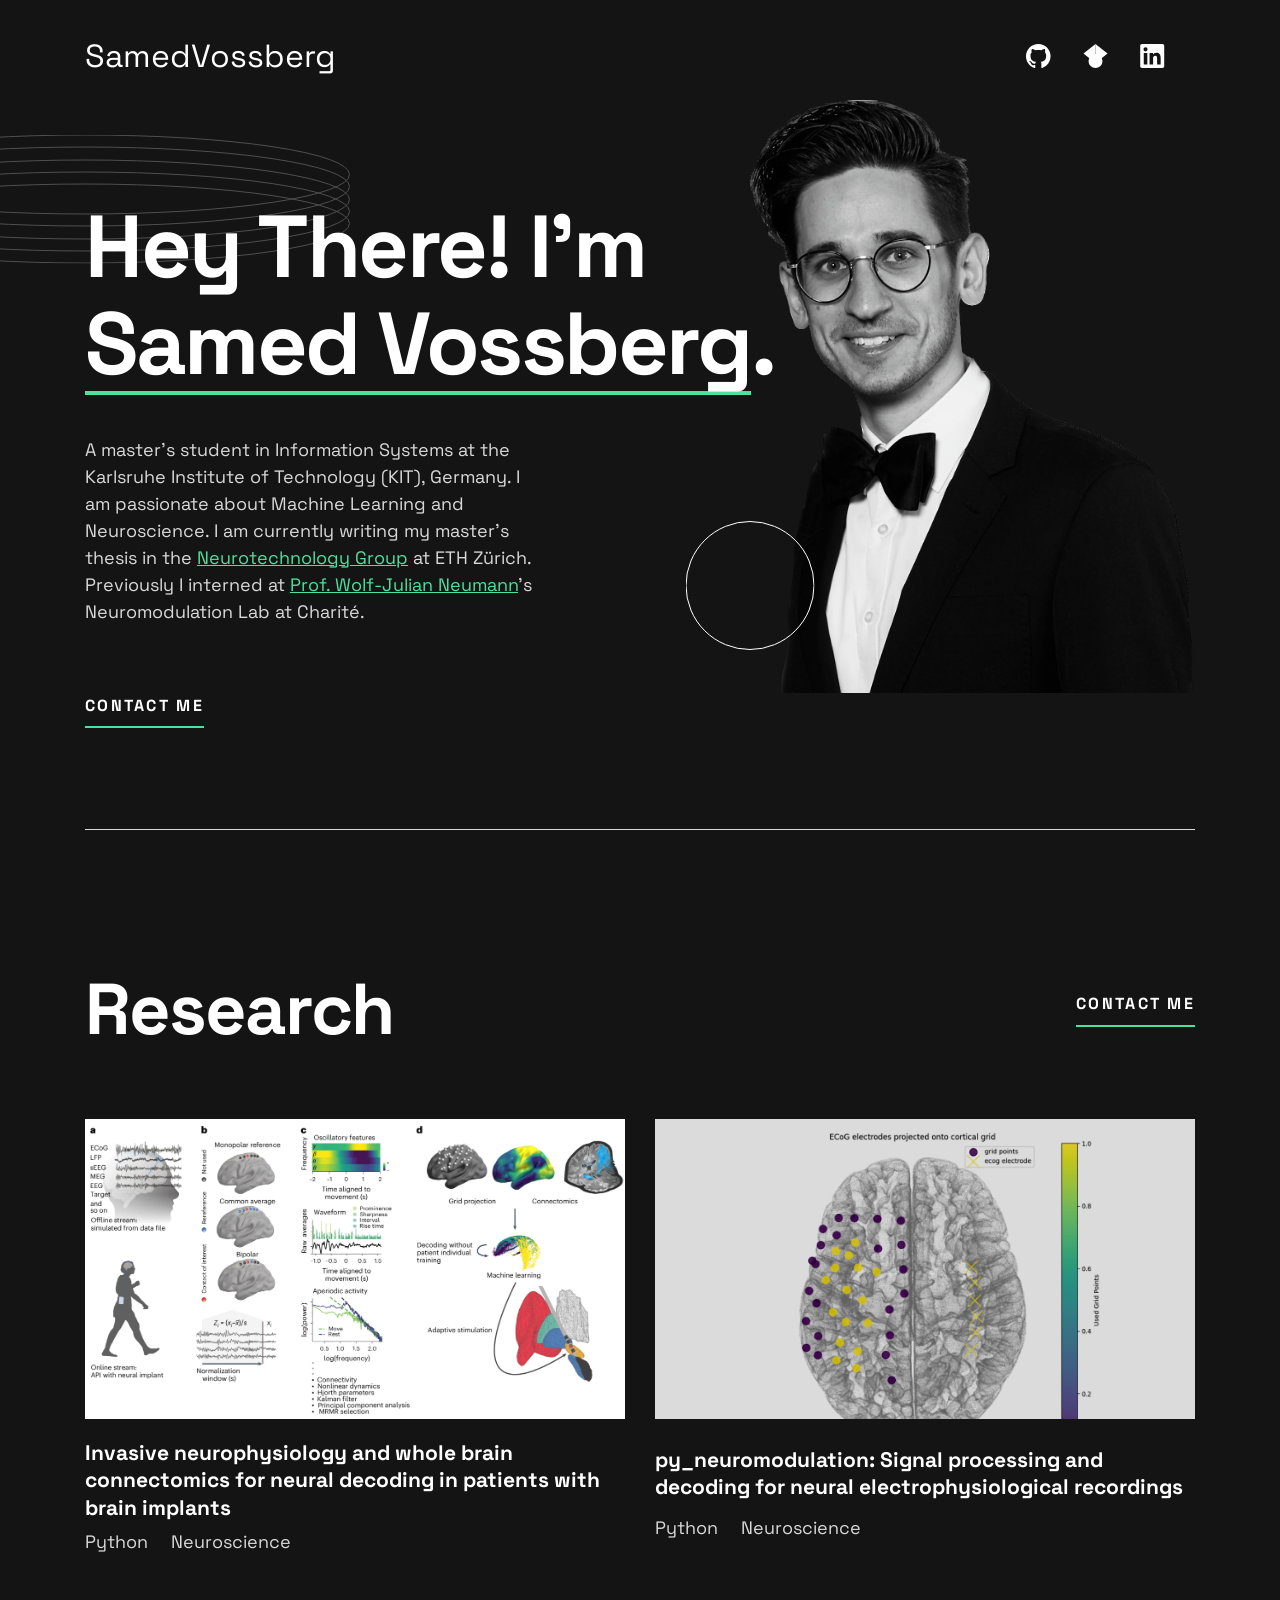
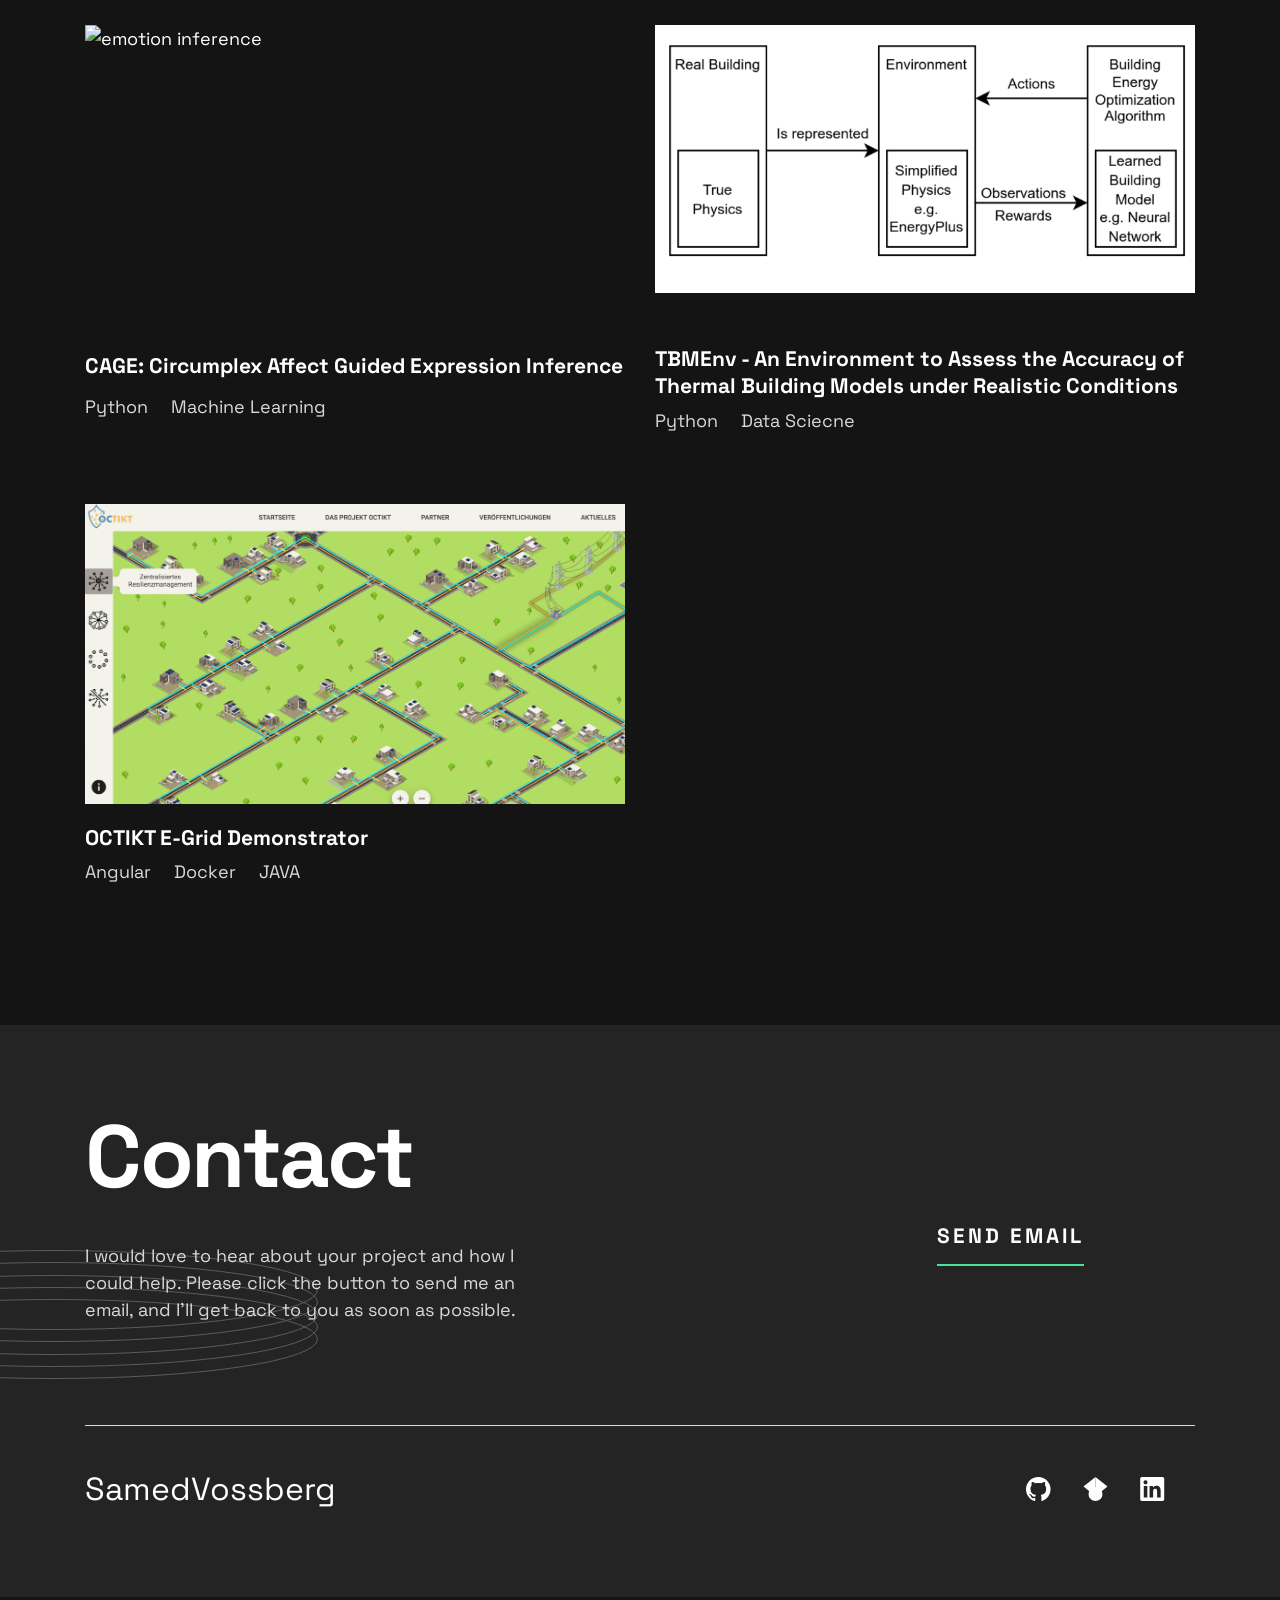
==== index.html @ fa857491 "Merge remote-tracking branch 'refs/remotes/origin/main'" ====
<!DOCTYPE html>
<html lang="en">
  <head>
    <meta charset="UTF-8" />
    <meta name="viewport" content="width=device-width, initial-scale=1.0" />
    <link rel="preconnect" href="https://fonts.googleapis.com" />
    <link rel="preconnect" href="https://fonts.gstatic.com" crossorigin />
    <link
      href="https://fonts.googleapis.com/css2?family=Space+Grotesk:wght@500;700&display=swap"
      rel="stylesheet"
    />
    <link
      rel="icon"
      type="image/png"
      sizes="32x32"
      href="./assets/images/favicon-32x32.png"
    />
    <link rel="stylesheet" href="style.css" />
    <title>Samed Vossberg | Portfolio</title>
  </head>
  <body>
    <header class="header">
      <h2 class="visually-hidden">Header</h2>
      <div class="wrapper">
        <nav class="header__nav">
          <h2 class="visually-hidden">Navigation</h2>
          <a href="/" class="header__home">
            SamedVossberg
            <span class="visually-hidden">(to home page)</span>
          </a>
          <a href="https://github.com/SamedVossberg" class="header__social">
            <svg
              xmlns="http://www.w3.org/2000/svg"
              width="25"
              height="24"
              aria-labelledby="socialGitHub"
              role="img"
            >
              <title id="socialGitHub">GitHub</title>
              <path
                fill="#FFF"
                fill-rule="evenodd"
                d="M12.304 0C5.506 0 0 5.506 0 12.304c0 5.444 3.522 10.042 8.413 11.672.615.108.845-.261.845-.584 0-.292-.015-1.261-.015-2.291-3.091.569-3.891-.754-4.137-1.446-.138-.354-.738-1.446-1.261-1.738-.43-.23-1.046-.8-.016-.815.97-.015 1.661.892 1.892 1.261 1.107 1.86 2.876 1.338 3.584 1.015.107-.8.43-1.338.784-1.646-2.738-.307-5.598-1.368-5.598-6.074 0-1.338.477-2.446 1.26-3.307-.122-.308-.553-1.569.124-3.26 0 0 1.03-.323 3.383 1.26.985-.276 2.03-.415 3.076-.415 1.046 0 2.092.139 3.076.416 2.353-1.6 3.384-1.261 3.384-1.261.676 1.691.246 2.952.123 3.26.784.861 1.26 1.953 1.26 3.307 0 4.721-2.875 5.767-5.613 6.074.446.385.83 1.123.83 2.277 0 1.645-.015 2.968-.015 3.383 0 .323.231.708.846.584a12.324 12.324 0 0 0 8.382-11.672C24.607 5.506 19.101 0 12.304 0Z"
              />
            </svg>
          </a>
          <a href="https://scholar.google.com/citations?user=J4QLXwUAAAAJ&hl=de" class="header__social">
            <svg xmlns="http://www.w3.org/2000/svg" width="25" height="24" aria-labelledby="socialScholar" role="img" viewBox="0 0 512 512"> 
            <title id="socialScholar">Google Scholar</title>
            <path fill="#FFF" fill-rule="evenodd" d="M256 411.12L0 202.667 256 0z"/>
            <path fill="#FFF" fill-rule="evenodd" d="M256 411.12l256-208.453L256 0z"/>
            <circle fill="#FFF" fill-rule="evenodd" cx="256" cy="362.667" r="149.333"/>
            <path  fill="#FFF" fill-rule="evenodd" d="M121.037 298.667c23.968-50.453 75.392-85.334 134.963-85.334s110.995 34.881 134.963 85.334H121.037z"/>
            </svg>
          </a>
          <a href="https://www.linkedin.com/in/samed-rouven-v-a110a116b/" class="header__social">
            <svg
              xmlns="http://www.w3.org/2000/svg"
              width="25"
              height="24"
              aria-labelledby="socialLinkedIn"
              role="img"
            >
              <title id="socialLinkedIn">LinkedIn</title>
              <path
                fill="#FFF"
                fill-rule="evenodd"
                d="M5.551 3.304c-1.14 0-2.067.926-2.067 2.064 0 1.14.928 2.066 2.067 2.066a2.066 2.066 0 0 0 0-4.13ZM3.767 8.998v11.453h3.562L7.33 8.998H3.767Zm5.798 0V20.45l3.554.002.002-5.668c0-1.454.253-2.941 2.132-2.941 1.851 0 1.851 1.755 1.851 3.036v5.571l3.559-.001v-6.28c0-2.834-.517-5.457-4.27-5.457-1.763 0-2.916.997-3.368 1.85h-.05V8.997h-3.41ZM22.435 24H1.982c-.976 0-1.77-.777-1.77-1.732V1.731C.212.776 1.006 0 1.982 0h20.453c.98 0 1.777.776 1.777 1.73v20.538c0 .955-.797 1.732-1.777 1.732Z"
              />
            </svg>
          </a>
        </nav>
      </div>
    </header>

    <main id="main">
      <section class="hero">
        <div class="wrapper hero__wrapper bottom-border">
          <div class="hero__content">
            <picture>
              <source
                media="(min-width: 62.5em)"
                srcset="./assets/images/image-profile-desk.png"
              />
              <source
                media="(min-width: 37.5em)" 
                srcset="./assets/images/image-profile-desk.png"
              />
              <img
                class="hero__image"
                src="./assets/images/image-profile-desk.png"
                alt="picture of Samed Vossberg"
                width-="174"
                height="383"
              />
            </picture>
            <img
              class="hero__rings"
              src="./assets/images/pattern-rings.svg"
              alt=""
              width="530"
              height="129"
            />
            <img
              class="hero__circle"
              src="./assets/images/pattern-circle.svg"
              alt=""
              width="129"
              height="129"
            />
            <div class="hero__text">
              <h1 class="hero__headline header-xl">
                Hey There!<br />
                I'm <span>Samed Vossberg</span>.
              </h1>
              <p class="hero__description">
                A master's student in Information Systems at the Karlsruhe Institute of Technology (KIT), Germany. I am passionate about Machine Learning and Neuroscience. 
                I am currently writing my master's thesis in the <a href="https://neurotechnology.ethz.ch/">Neurotechnology Group</a> at ETH Zürich. 
                Previously I interned at <a href="https://neurologie.charite.de/metas/person/person/address_detail/juniorprof_dr_med_wolf_julian_neumann"> Prof. Wolf-Julian Neumann</a>'s Neuromodulation Lab at Charité.
              </p>
              <a href="#contact" class="hero__contact underline">Contact me</a>
            </div>
          </div>
        </div>
      </section>

      <!-- <section class="skills">
        <div class="wrapper skills__wrapper bottom-border">
          <h2 class="visually-hidden">Skills</h2>
          <div class="skills__item">
            <h3 class="skills__title">Python</h3>
            <p class="skills__description">3 Years Experience</p>
          </div>
          <div class="skills__item">
            <h3 class="skills__title">Java</h3>
            <p class="skills__description">3 Years Experience</p>
          </div>
          <div class="skills__item">
            <h3 class="skills__title">JavaScript</h3>
            <p class="skills__description">3 Years Experience</p>
          </div>
          <div class="skills__item">
            <h3 class="skills__title">HTML & CSS</h3>
            <p class="skills__description">3 Years Experience</p>
          </div>
          <div class="skills__item">
            <h3 class="skills__title">PHP</h3>
            <p class="skills__description">1 Year Experience</p>
          </div>
          <div class="skills__item">
            <h3 class="skills__title">SQL</h3>
            <p class="skills__description">1 Year Experience</p>
          </div>
        </div>
        <img
          class="skills__rings"
          src="./assets/images/pattern-rings.svg"
          alt=""
          width="530"
          height="129"
        />
      </section> -->

      <section class="projects">
        <div class="wrapper projects__wrapper">
          <div class="projects__grid">
            <h2 class="projects__headline header-xl">Research</h2>
            <a href="#contact" class="projects__contact underline"
              >Contact me</a
            >
            <!-- nature bme paper -->
            <div class="projects__item">
              <picture class="projects__picture">
                <source
                  media="(min-width: 62.5em)"
                  srcset="./assets/images/nature_bme.png"
                />
                <img
                  class="projects__image"
                  src="./assets/images/nature_bme.png"
                  alt="nature bme figure"
                  width-="343"
                  height="253"
                />
              </picture>
              <h3 class="projects__name">Invasive neurophysiology and whole brain connectomics for neural decoding in patients with brain implants</h3>
              <p class="projects__tags">
                <span>Python</span>
                <span>Neuroscience</span>
              </p>
              <div class="projects__links">
                <a href="https://www.nature.com/articles/s41551-025-01467-9?error=cookies_not_supported&code=69e460bc-6387-41f2-b612-7accd7b55129" class="underline">View Paper</a>
                <!-- <a href="https://github.com/neuromodulation/py_neuromodulation" class="underline">View Code</a> -->
                <!-- <a href="" class="underline">View Paper</a> -->
              </div>
            </div>

            <!-- py_neuromodulation -->
            <div class="projects__item">
              <picture class="projects__picture">
                <source
                  media="(min-width: 62.5em)"
                  srcset="./assets/images/brain_py_neuromodulation.png"
                />
                <img
                  class="projects__image"
                  src="./assets/images/brain_py_neuromodulation.png"
                  alt="py_nm plot"
                  width-="343"
                  height="253"
                />
              </picture>
              <h3 class="projects__name">py_neuromodulation: Signal processing and decoding for neural electrophysiological recordings</h3>
              <p class="projects__tags">
                <span>Python</span>
                <span>Neuroscience</span>
              </p>
              <div class="projects__links">
                <a href="https://joss.theoj.org/papers/10.21105/joss.08258" class="underline">View Paper</a>
                <a href="https://github.com/neuromodulation/py_neuromodulation" class="underline">View Code</a>
                <!-- <a href="" class="underline">View Paper</a> -->
              </div>
            </div>


            <!-- CAGE Emotion Inference  -->
            <div class="projects__item">
              <picture class="projects__picture">
                <source
                  media="(min-width: 62.5em)"
                  srcset="./assets/images/emotion-inference.gif"
                />
                <img
                  class="projects__image"
                  src="./assets/images/emotion-inference.gif"
                  alt="emotion inference"
                  width-="343"
                  height="253"
                />
              </picture>
              <h3 class="projects__name">CAGE: Circumplex Affect Guided Expression Inference</h3>
              <p class="projects__tags">
                <span>Python</span>
                <span>Machine Learning</span>
              </p>
              <div class="projects__links">
                <a href="https://openaccess.thecvf.com/content/CVPR2024W/ABAW/html/Wagner_CAGE_Circumplex_Affect_Guided_Expression_Inference_CVPRW_2024_paper.html" class="underline">View Paper</a>
                <a href="https://github.com/wagner-niklas/CAGE_expression_inference" class="underline">View Code</a>
              </div>
            </div>


            <!-- TBMEnv -->
            <div class="projects__item">
              <picture class="projects__picture">
                <source
                  media="(min-width: 62.5em)"
                  srcset="./assets/images/TBMEnv.png"
                />
                <img
                  class="projects__image"
                  src="./assets/images/TBMEnv.png"
                  alt="TBMEnv"
                  width-="343"
                  height="253"
                />
              </picture>
              <h3 class="projects__name">TBMEnv - An Environment to Assess the Accuracy of Thermal Building Models under Realistic Conditions</h3>
              <p class="projects__tags">
                <span>Python</span>
                <span>Data Sciecne</span>
              </p>
              <div class="projects__links">
                <a href="https://dl.acm.org/doi/abs/10.1145/3600100.3625683" class="underline">View Paper</a>
                <a href="https://github.com/fzi-forschungszentrum-informatik/TBMEnv?tab=readme-ov-file" class="underline">View Code</a>
              </div>
            </div>



            <!-- OCTIKT -->
            <div class="projects__item">
              <picture class="projects__picture">
                <source
                  media="(min-width: 62.5em)"
                  srcset="./assets/images/OCTIKT.png"
                />
                <img
                  class="projects__image"
                  src="./assets/images/OCTIKT.png"
                  alt="OCTIKT Demonstrator"
                  width-="343"
                  height="253"
                />
              </picture>
              <h3 class="projects__name">OCTIKT E-Grid Demonstrator</h3>
              <p class="projects__tags">
                <span>Angular</span>
                <span>Docker</span>
                <span>JAVA</span>
              </p>
              <div class="projects__links">
                <a href="https://projekt-octikt.fzi.de/" class="underline">View Project</a>
                <!-- <a href="" class="underline">View Code</a> -->
              </div>
            </div>

            </div>
          </div>
        </div>
      </section>

      <section id="contact" class="contact bg-less-dark">
        <div class="wrapper contact__wrapper bottom-border">
            <div class="contact__text">
                <h2 class="contact__headline header-xl">Contact</h2>
                <p class="contact__description">
                    I would love to hear about your project and how I could help.
                    Please click the button to send me an email, and I'll get back to you as soon as possible.
                </p>
            </div>
            <div class="contact__control align-right">
                <a href="mailto:samedvossberg@gmail.com?subject=Project%20Inquiry&body=Hi%20Sam," class="contact__button">Send Email</a>
            </div>
        </div>
        <img
            class="contact__rings"
            src="./assets/images/pattern-rings.svg"
            alt=""
            width="530"
            height="129"
        />
    </section>

    </main>

    <footer class="footer bg-less-dark">
      <h2 class="visually-hidden">Footer</h2>
      <div class="wrapper">
        <nav class="header__nav">
          <h2 class="visually-hidden">Navigation</h2>
          <a href="/" class="header__home">
            SamedVossberg
            <span class="visually-hidden">(to home page)</span>
          </a>
          <a href="https://github.com/SamedVossberg" class="header__social">
            <svg
              xmlns="http://www.w3.org/2000/svg"
              width="25"
              height="24"
              aria-labelledby="socialGitHub"
              role="img"
            >
              <title id="socialGitHub">GitHub</title>
              <path
                fill="#FFF"
                fill-rule="evenodd"
                d="M12.304 0C5.506 0 0 5.506 0 12.304c0 5.444 3.522 10.042 8.413 11.672.615.108.845-.261.845-.584 0-.292-.015-1.261-.015-2.291-3.091.569-3.891-.754-4.137-1.446-.138-.354-.738-1.446-1.261-1.738-.43-.23-1.046-.8-.016-.815.97-.015 1.661.892 1.892 1.261 1.107 1.86 2.876 1.338 3.584 1.015.107-.8.43-1.338.784-1.646-2.738-.307-5.598-1.368-5.598-6.074 0-1.338.477-2.446 1.26-3.307-.122-.308-.553-1.569.124-3.26 0 0 1.03-.323 3.383 1.26.985-.276 2.03-.415 3.076-.415 1.046 0 2.092.139 3.076.416 2.353-1.6 3.384-1.261 3.384-1.261.676 1.691.246 2.952.123 3.26.784.861 1.26 1.953 1.26 3.307 0 4.721-2.875 5.767-5.613 6.074.446.385.83 1.123.83 2.277 0 1.645-.015 2.968-.015 3.383 0 .323.231.708.846.584a12.324 12.324 0 0 0 8.382-11.672C24.607 5.506 19.101 0 12.304 0Z"
              />
            </svg>
          </a>
          <a href="https://scholar.google.com/citations?user=J4QLXwUAAAAJ&hl=de" class="header__social">
            <svg xmlns="http://www.w3.org/2000/svg" width="25" height="24" aria-labelledby="socialScholar" role="img" viewBox="0 0 512 512"> 
            <title id="socialScholar">Google Scholar</title>
            <path fill="#FFF" fill-rule="evenodd" d="M256 411.12L0 202.667 256 0z"/>
            <path fill="#FFF" fill-rule="evenodd" d="M256 411.12l256-208.453L256 0z"/>
            <circle fill="#FFF" fill-rule="evenodd" cx="256" cy="362.667" r="149.333"/>
            <path  fill="#FFF" fill-rule="evenodd" d="M121.037 298.667c23.968-50.453 75.392-85.334 134.963-85.334s110.995 34.881 134.963 85.334H121.037z"/>
            </svg>
          </a>
          <a href="https://www.linkedin.com/in/samed-rouven-v-a110a116b/" class="header__social">
            <svg
              xmlns="http://www.w3.org/2000/svg"
              width="25"
              height="24"
              aria-labelledby="socialLinkedIn"
              role="img"
            >
              <title id="socialLinkedIn">LinkedIn</title>
              <path
                fill="#FFF"
                fill-rule="evenodd"
                d="M5.551 3.304c-1.14 0-2.067.926-2.067 2.064 0 1.14.928 2.066 2.067 2.066a2.066 2.066 0 0 0 0-4.13ZM3.767 8.998v11.453h3.562L7.33 8.998H3.767Zm5.798 0V20.45l3.554.002.002-5.668c0-1.454.253-2.941 2.132-2.941 1.851 0 1.851 1.755 1.851 3.036v5.571l3.559-.001v-6.28c0-2.834-.517-5.457-4.27-5.457-1.763 0-2.916.997-3.368 1.85h-.05V8.997h-3.41ZM22.435 24H1.982c-.976 0-1.77-.777-1.77-1.732V1.731C.212.776 1.006 0 1.982 0h20.453c.98 0 1.777.776 1.777 1.73v20.538c0 .955-.797 1.732-1.777 1.732Z"
              />
            </svg>
          </a>
        </nav>
      </div>
    </footer>
  </body>
</html>
---- style.css ----
/* GLOBAL */

:root {
  --bg-body: hsl(0, 0%, 8%);
  --bg-body2: hsl(0, 0%, 14%);
  --accent: hsl(153, 71%, 59%);
  --text1: hsl(0, 0%, 100%);
  --text2: hsl(0, 0%, 85%);
  --invalid: hsl(7, 100%, 68%);
  --fs-18: 1.125rem;
  --fs-88: 5.5rem;
  --fs-72: 4.5rem;
  --fs-40: 2.5rem;
  --fs-48: 3rem;
  --fs-36: 2.25rem;
  --fs-32: 2rem;
  --fs-24: 1.5rem;
  --fs-20: 1.25rem;
  --container: 69.375rem;
  --transition: 250ms ease-in-out;
}

html,
body {
  overflow-x: hidden;
}

html {
  box-sizing: border-box;
  font-size: 100%;
}

a {
  color: var(--accent)
}

*,
*::before,
*::after {
  box-sizing: inherit;
}

body,
input,
textarea,
button {
  font-family: 'Space Grotesk', sans-serif;
}

body {
  margin: 0;
  background-color: var(--bg-body);
  color: var(--text1);
  font-size: var(--fs-18);
  line-height: 1.56;
  padding-bottom: 25rem;
}

.bg-less-dark {
  background-color: var(--bg-body2);
}

h1,
h2,
h3,
p {
  margin-block-start: 0;
}

h1,
h2,
h3 {
  line-height: 1;
}

.header-xl {
  font-size: 2.5rem;
  font-size: clamp(2.5rem, 0.7rem + 7.68vw, 5.5rem);
  letter-spacing: -0.028em;
  line-height: 1.1;
}

p {
  font-size: 1rem;
  font-size: clamp(1rem, 0.79rem + 0.89vw, 1.125rem);
  line-height: 1.5;
  color: var(--text2);
}

a {
  transition: color var(--transition);
}

a:focus-visible,
input:focus-visible,
textarea:focus-visible {
  outline: 2px dashed var(--accent);
  outline-offset: 2px;
}

input:invalid,
textarea:invalid {
  outline-color: var(--invalid);
}

a.underline,
button {
  display: inline-block;
  padding-bottom: 0.625rem;
  font-size: 1rem;
  line-height: 1.625;
  letter-spacing: 0.143em;
  font-weight: 700;
  text-transform: uppercase;
  color: var(--text1);
  text-decoration: none;
  background-image: linear-gradient(
    to right,
    var(--accent) 75%,
    var(--accent) 75%
  );
  background-position: 0 2.1em;
  background-repeat: repeat-x;
  background-size: 8px 2px;
}

a:hover {
  color: var(--accent);
}

img,
svg {
  display: block;
}

.visually-hidden {
  position: absolute;
  left: -10000px;
  top: auto;
  width: 1px;
  height: 1px;
  overflow: hidden;
}

.wrapper {
  width: calc(100% - 2rem);
  max-width: var(--container);
  margin-inline: auto;
}

/* 600px */
@media (min-width: 37.5em) {
  .wrapper {
    width: calc(100% - 3.75rem);
  }
}

/* UTILITY */

.bottom-border {
  border-bottom: 1px solid var(--text2);
}

/* HEADER */

.header {
  position: relative;
  z-index: 1;
  margin-block-start: 20px;
}

.header__nav {
  display: flex;
  flex-wrap: wrap;
  justify-content: center;
  text-align: center;
  gap: 20px 25px;
}

.header__home {
  font-size: 1.5rem;
  font-size: clamp(1.5rem, 1.02rem + 2.04vw, 2rem);
  line-height: 1;
  color: var(--text1);
  text-decoration: none;
  flex: 1 0 100%;
}

.header__social > svg > path {
  transition: fill var(--transition);
}

.header__social:hover > svg > path {
  fill: var(--accent);
}

@media (min-width: 37.5em) {
  .header {
    margin-block-start: 30px;
    /* margin-block-end: 90px; */
  }

  .header__nav {
    justify-content: flex-start;
    align-items: center;
    text-align: left;
    gap: 32px;
  }

  .header__home {
    flex: 0 1 auto;
    margin-inline-end: auto;
  }
}

@media (min-width: 62.5em) {
  .header {
    margin-block-start: 40px;
    margin-block-end: 127px;
  }

  .header__nav {
    padding-right: 30px;
  }
}

/*  HERO */

.hero__wrapper {
  padding-bottom: 80px;
}

.hero__image {
  position: absolute;
  top: 0;
  left: 55%;
  margin-top: 140px;
  translate: -50%;
  width: 200px;
  height: auto;
}

.hero__rings {
  position: absolute;
  right: 50%;
  top: 130px;
  /* 8.125rem; */
  z-index: -1;
  /* width: 33.125rem; */
  height: auto;
}

.hero__circle {
  position: relative;
  top: 171px;
  margin-bottom: -129px;
  translate: calc(100vw - 64px - 16px);
}

.hero__text {
  position: relative;
  text-align: center;
  margin-block-start: 335px;
}

.hero__headline {
  margin-block-end: 24px;
}

.hero__headline > br {
  display: none;
}

h1 > span {
  background-image: linear-gradient(
    to right,
    var(--accent) 75%,
    var(--accent) 75%
  );
  background-position: 0 1.18em;
  background-repeat: repeat-x;
  background-size: 8px 4px;
}

.hero__description {
  margin-block-end: 24px;
}

@media (min-width: 37.5em) {
  .hero {
    position: relative;
    margin-block-start: -62px;
  }

  .hero__wrapper {
    padding-bottom: 60px;
  }

  .hero__content {
    display: flex;
    align-items: center;
  }

  .hero__content picture {
    order: 2;
    margin-top: 100px;
  }

  .hero__image {
    position: relative;
    width: 42vw;
    max-width: 445px;
    /* width: 322px; */
    height: auto;
    left: auto;
    right: 0;
    translate: 0;
  }

  .hero__rings {
    top: 90px;
    right: auto;
    left: 0;
    translate: -50%;
  }

  .hero__circle {
    position: absolute;
    top: auto;
    right: 0;
    bottom: 190px;
    translate: 50%;
    z-index: 1;
  }

  .hero__text {
    /* width: 62vw; */
    margin-block-start: 90px;
    margin-right: -30px;
    flex: 1 0 58vw;
    text-align: left;
    z-index: 1;
  }

  .hero__headline {
    margin-block-end: 60px;
  }

  .hero__headline > br {
    display: inline-block;
  }

  .hero__description {
    /* width: 70%; */
    margin-block-end: 34px;
  }
}

@media (min-width: 62.5em) {
  .hero {
    margin-block-start: 0px;
  }

  .hero__wrapper {
    position: relative;
    padding-bottom: 100px;
  }

  .hero__content {
    align-items: flex-start;
  }

  .hero__content picture {
    margin-left: -80px;
  }

  .hero__image {
    margin-block-start: -199px;
  }

  .hero__rings {
    top: 0px;
    translate: -50% -50%;
  }

  .hero__circle {
    top: 322px;
    right: 445px;
  }

  .hero__text {
    margin-block-start: 0;
    margin-right: 0;
    flex: 1;
  }

  .hero__headline {
    margin-block-end: 43px;
  }

  .hero__headline > br {
    display: none;
  }

  .hero__description {
    width: 38ch;
    margin-block-end: 66px;
  }
}

/* SKILLS */

.skills {
  position: relative;
}

.skills__wrapper {
  display: grid;
  grid-template-columns: 1fr;
  gap: 24px;
  padding-block: 40px;
}

.skills__item {
  text-align: center;
}

.skills__title {
  font-size: 2rem;
  font-size: clamp(2rem, 0.33rem + 7.11vw, 3rem);
  line-height: 1.17;
  margin-block-end: 2px;
}

.skills__description {
  margin-block-end: 0;
}

.skills__rings {
  position: absolute;
  bottom: 0;
  left: 50%;
  translate: 0 50%;
}

@media (min-width: 37.5em) {
  .skills__wrapper {
    grid-template-columns: repeat(2, 1fr);
    gap: 52px 24px;
    border: none;
    padding-block: 52px 0;
  }

  .skills__item {
    text-align: left;
  }

  .skills__rings {
    translate: 40% 50%;
  }
}

@media (min-width: 62.5em) {
  .skills__wrapper {
    grid-template-columns: repeat(3, 1fr);
    gap: 58px 30px;
    padding-block-start: 72px;
  }

  .skills__rings {
    translate: -40% 50%;
    left: 100%;
  }
}

/* PROJECTS */

.projects__wrapper {
  padding-block: 140px;
}

.projects__grid {
  display: grid;
  grid-template-columns: repeat(2, 1fr);
  gap: 50px;
  justify-items: center;
  text-align: center;
}

.projects__headline {
  grid-column: 1 / span 2;
  margin-block-end: 0;
  width: 200%;
  font-size: 4.5rem;
}

.projects__contact {
  grid-column: 1 / span 2;
}

.projects__item {
  grid-column: 1 / span 2;
}

.projects__picture {
  display: block;
  margin-block-end: 20px;
}

.projects__image {
  width: 100%;
  height: auto;
}

.projects__name {
  font-size: 1.3 rem;
  line-height: 1.3;
  font-weight: 700;
  /* text-transform: uppercase; */
  margin-block-end: 7px;
}

.projects__tags {
  display: flex;
  font-size: 1 rem;
  justify-content: center;
  gap: 12px;
  margin-block-end: 20px;
  /* text-transform: uppercase; */
}

.projects__links {
  display: flex;
  flex-direction: column;
  align-items: center;
  gap: 20px;
}

@media (min-width: 37.5em) {
  .projects__grid {
    gap: 60px 24px;
    justify-items: start;
    text-align: left;
  }

  .projects__contact {
    justify-self: end;
  }

  .projects__item {
    grid-column: span 1;
  }

  .projects__headline,
  .projects__contact {
    grid-column: span 1;
  }

  .projects__contact {
    align-self: center;
  }

  .projects__tags,
  .projects__links {
    display: block;
  }

  .projects__tags span {
    margin-inline-end: 18px;
  }

  .projects__links a {
    margin-inline-end: 30px;
  }

  .project__links {
    display: block;
  }
}

@media (min-width: 62.5em) {
  .projects__grid {
    gap: 70px 30px;
  }

  .projects__item {
    display: grid;
    grid-template-columns: 1fr;
    grid-template-rows: repeat(4, auto);
  }

  .projects__picture {
    position: relative;
    grid-column: 1 / 2;
    grid-row: 1 / 2;
    overflow: hidden;
    height: 300px; /* Set desired height */
  }

  .projects__picture::after {
    content: '';
    position: absolute;
    width: 100%;
    height: 100%;
    top: 0;
    background-color: hsl(0, 0%, 0%);
    opacity: 0;
    transition: opacity 150ms ease-in-out;
  }

  .projects__item:hover .projects__picture::after {
    opacity: 0.5;
  }

  .projects__item:hover .projects__links {
    opacity: 1;
  }
  .projects__item:focus-within .projects__links {
    opacity: 1;
  }

  .projects__item:focus-within .projects__picture::after {
    opacity: 0.5;
  }

  .projects__image {
    width: 100%;
    height: auto;
  }

  .projects__links {
    grid-column: 1 / 2;
    grid-row: 1 / 2;
    justify-self: center;
    align-self: center;
    z-index: 1;
    opacity: 0;
    transition: opacity 400ms ease-in-out;
  }

  .projects__links:hover ~ .projects__picture::after {
    opacity: 0.5;
  }

  .projects__tags {
    margin-block-end: 0;
  }
}

/* CONTACT */

.contact {
  position: relative;
}

.contact__wrapper {
  padding-block: 84px;
}

.contact__button {
  display: inline-block;
  padding-bottom: 0.625rem;
  font-size: 1.3rem;
  line-height: 1.625;
  letter-spacing: 0.143em;
  font-weight: 700;
  margin-top: 25%;
  margin-right: 25%;
  text-transform: uppercase;
  color: var(--text1);
  text-decoration: none;
  background-image: linear-gradient(
    to right,
    var(--accent) 75%,
    var(--accent) 75%
  );
  background-position: 0 2.1em;
  background-repeat: repeat-x;
  background-size: 8px 2px;
}

.contact__button:hover {
  background-color: transparent;
}

.contact__button:focus-visible {
  outline: 2px dashed var(--accent);
  outline-offset: 2px;
}


.contact__headline {
  margin-block-end: var(--fs-20);
}

.contact__control {
  position: relative;
  margin-block-end: 16px;
}

.contact__control input,
.contact__control textarea {
  width: 100%;
  padding-block: 16px;
  padding-inline: 24px;
  border: none;
  border-bottom: 1px solid var(--text1);
  background: transparent;
  font-size: 1rem;
  line-height: 1.625;
  color: var(--text1);
}

.contact__control > *::placeholder {
  color: var(--text1);
  opacity: 0.5;
  text-transform: uppercase;
}

.contact__control textarea {
  margin-block-end: 32px;
}

.contact__control.align-right {
  display: flex;
  justify-content: flex-end;
}

.contact__control button {
  background-color: transparent;
  border: none;
}

.contact__invalid-icon {
  display: none;
  width: var(--fs-24);
  height: var(--fs-24);
  position: absolute;
  top: 50%;
  right: 0;
  translate: -50% -50%;
}

.contact input:focus-visible:invalid ~ .contact__invalid-icon,
.contact textarea:focus-visible:invalid ~ .contact__invalid-icon {
  display: inline-block;
}

.contact textarea:focus-visible:invalid ~ .contact__invalid-icon {
  top: 1.2rem;
  right: 1.5rem;
  translate: none;
}

.contact__rings {
  position: absolute;
  left: 0;
  bottom: 97px;
  translate: -75%;
}

@media (min-width: 37.5em) {
  .contact__rings {
    bottom: 47px;
    translate: -75%;
  }
}

@media (min-width: 62.5em) {
  .contact__wrapper {
    display: grid;
    grid-template-columns: repeat(2, 27.8rem);
    justify-content: space-between;
  }

  .contact__headline {
    margin-block-end: var(--fs-36);
  }

  .contact__rings {
    translate: -40%;
  }
}

/* 999.98px */
@media (max-width: 62.49875em) {
  .contact__wrapper {
    max-width: 27.8rem;
  }

  .contact__text {
    text-align: center;
  }
}

footer {
  padding-block: 40px 60px;
}

@media (min-width: 37.5em) {
  footer {
    padding-block: 30px 40px;
  }
}

@media (min-width: 62.5em) {
  footer {
    padding-block: 47px 92px;
  }
}
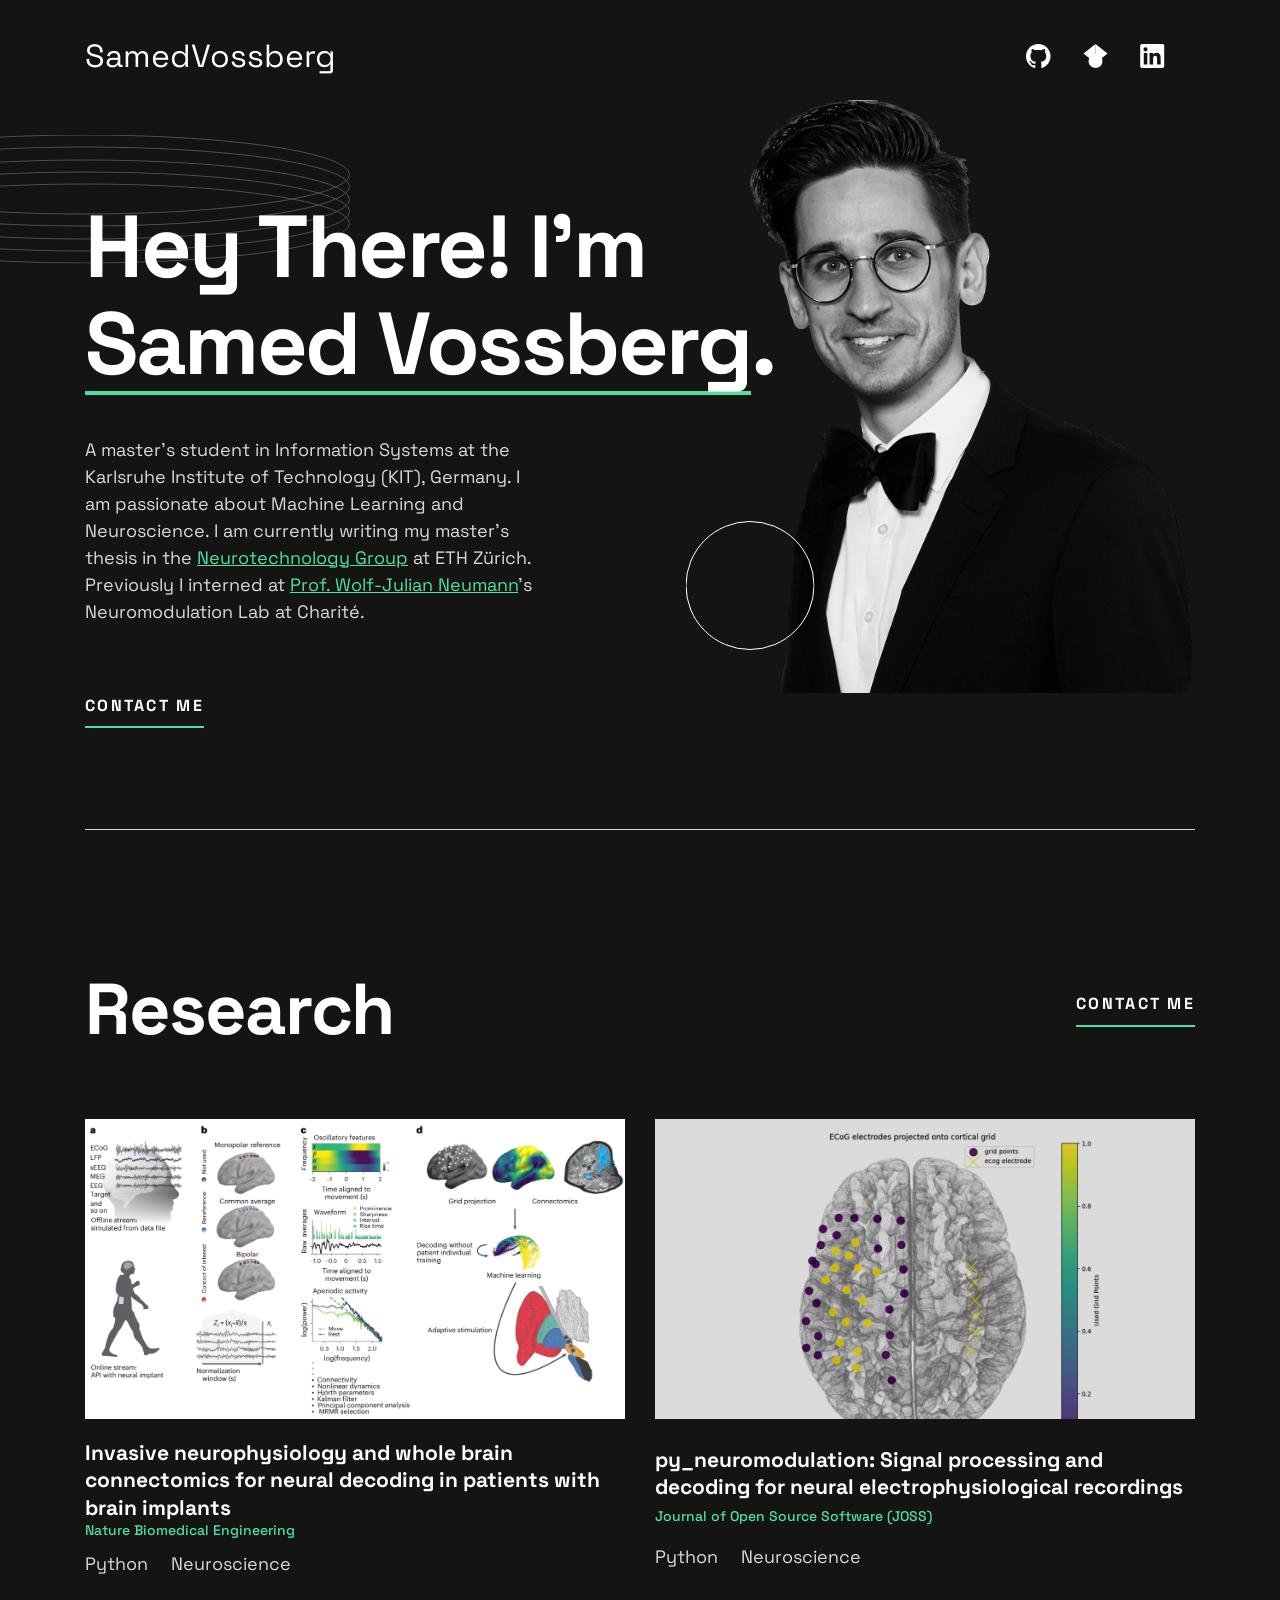
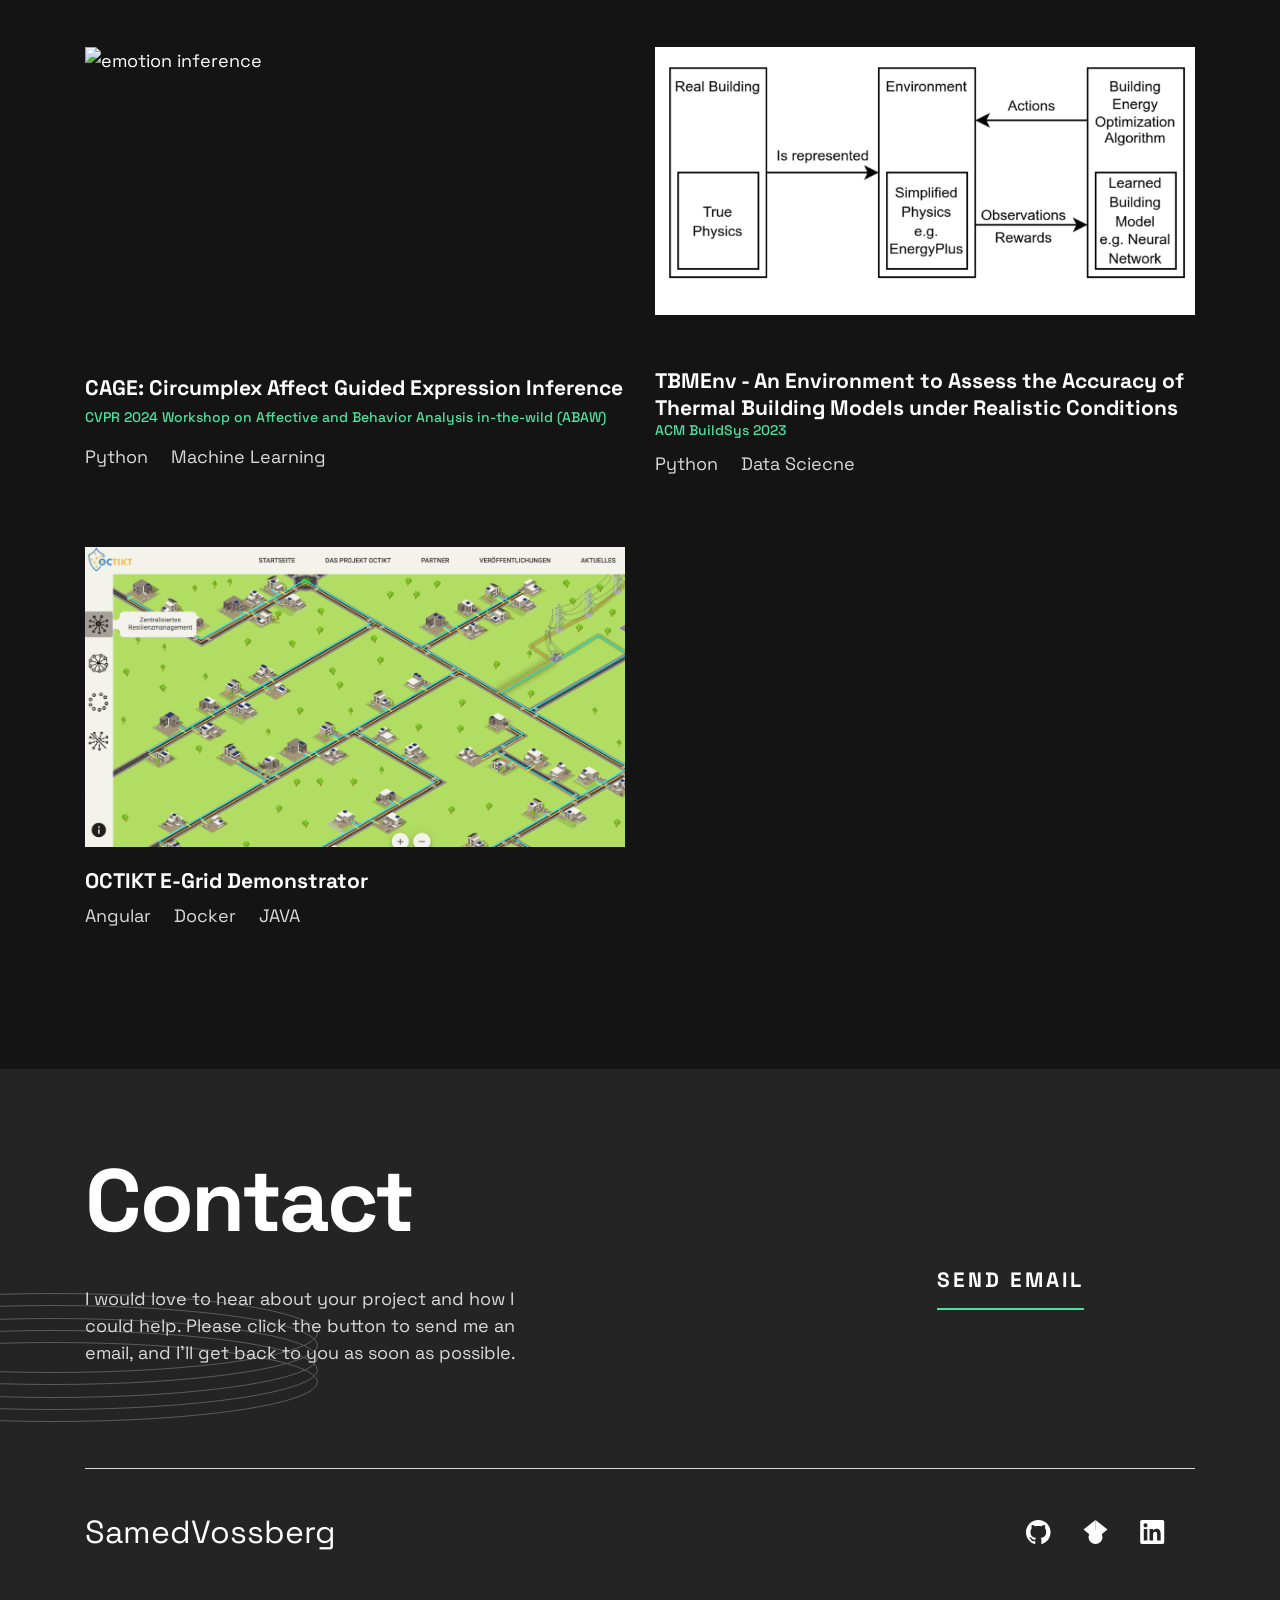
==== commit 5abfa7be: "Add venue info to papers and create blog with OpenClaw install guide Changes: - Added publication ve" ====
--- a/index.html
+++ b/index.html
@@ -184,6 +184,7 @@
                 />
               </picture>
               <h3 class="projects__name">Invasive neurophysiology and whole brain connectomics for neural decoding in patients with brain implants</h3>
+<div class="projects__venue">Nature Biomedical Engineering</div>
               <p class="projects__tags">
                 <span>Python</span>
                 <span>Neuroscience</span>
@@ -211,6 +212,7 @@
                 />
               </picture>
               <h3 class="projects__name">py_neuromodulation: Signal processing and decoding for neural electrophysiological recordings</h3>
+<div class="projects__venue">Journal of Open Source Software (JOSS)</div>
               <p class="projects__tags">
                 <span>Python</span>
                 <span>Neuroscience</span>
@@ -239,6 +241,7 @@
                 />
               </picture>
               <h3 class="projects__name">CAGE: Circumplex Affect Guided Expression Inference</h3>
+<div class="projects__venue">CVPR 2024 Workshop on Affective and Behavior Analysis in-the-wild (ABAW)</div>
               <p class="projects__tags">
                 <span>Python</span>
                 <span>Machine Learning</span>
@@ -266,6 +269,7 @@
                 />
               </picture>
               <h3 class="projects__name">TBMEnv - An Environment to Assess the Accuracy of Thermal Building Models under Realistic Conditions</h3>
+<div class="projects__venue">ACM BuildSys 2023</div>
               <p class="projects__tags">
                 <span>Python</span>
                 <span>Data Sciecne</span>
--- a/style.css
+++ b/style.css
@@ -808,3 +808,98 @@
     padding-block: 47px 92px;
   }
 }
+
+/* Venue styling for papers */
+.projects__venue {
+  font-size: 0.875rem;
+  color: var(--accent);
+  font-weight: 500;
+  margin-block-start: -0.5rem;
+  margin-block-end: 0.5rem;
+}
+
+/* Blog navigation link */
+.header__nav-link {
+  color: var(--text1);
+  text-decoration: none;
+  font-size: 1rem;
+  font-weight: 500;
+  transition: color var(--transition);
+  margin-inline-end: 1rem;
+}
+
+.header__nav-link:hover,
+.header__nav-link.active {
+  color: var(--accent);
+}
+
+/* Blog post styles */
+.blog-post-full {
+  padding-block-start: 100px;
+  padding-block-end: 80px;
+}
+
+.blog-header {
+  margin-block-end: 3rem;
+}
+
+.blog-meta {
+  color: var(--accent);
+  font-size: 0.875rem;
+  margin-block-start: 1rem;
+}
+
+.blog-content {
+  max-width: 50rem;
+}
+
+.blog-content h2 {
+  font-size: var(--fs-24);
+  margin-block-start: 2.5rem;
+  margin-block-end: 1rem;
+  color: var(--text1);
+}
+
+.blog-content p {
+  margin-block-end: 1rem;
+}
+
+.blog-content ul {
+  margin-block-end: 1rem;
+  padding-inline-start: 1.5rem;
+}
+
+.blog-content li {
+  margin-block-end: 0.5rem;
+}
+
+.blog-content pre {
+  background-color: var(--bg-body2);
+  padding: 1rem 1.5rem;
+  border-radius: 8px;
+  overflow-x: auto;
+  margin-block: 1.5rem;
+}
+
+.blog-content code {
+  font-family: 'SF Mono', 'Monaco', 'Inconsolata', monospace;
+  font-size: 0.875rem;
+  color: var(--accent);
+}
+
+.blog-content pre code {
+  background: transparent;
+  color: var(--text1);
+}
+
+.blog-excerpt {
+  color: var(--text2);
+  margin-block-start: 1rem;
+  margin-block-end: 1rem;
+}
+
+.blog-lead {
+  font-size: 1.25rem;
+  color: var(--text2);
+  margin-block-end: 2rem;
+}
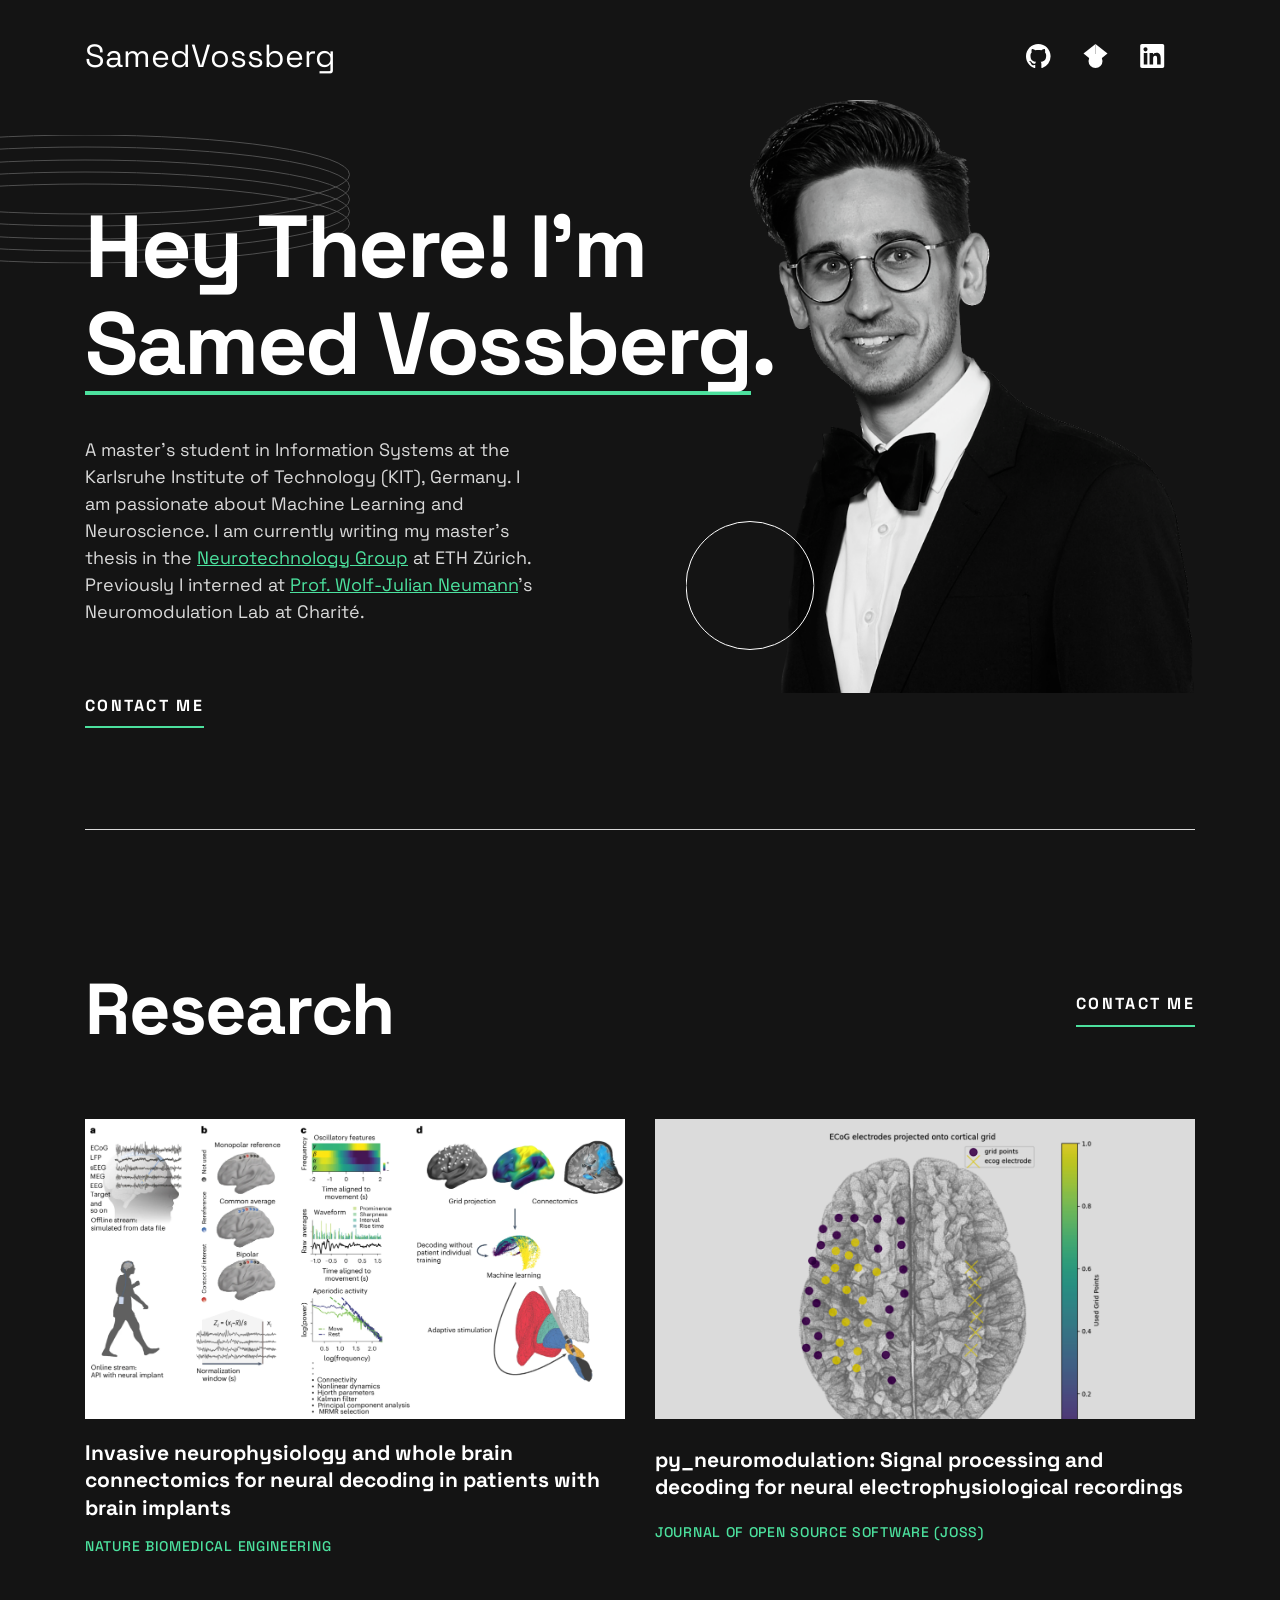
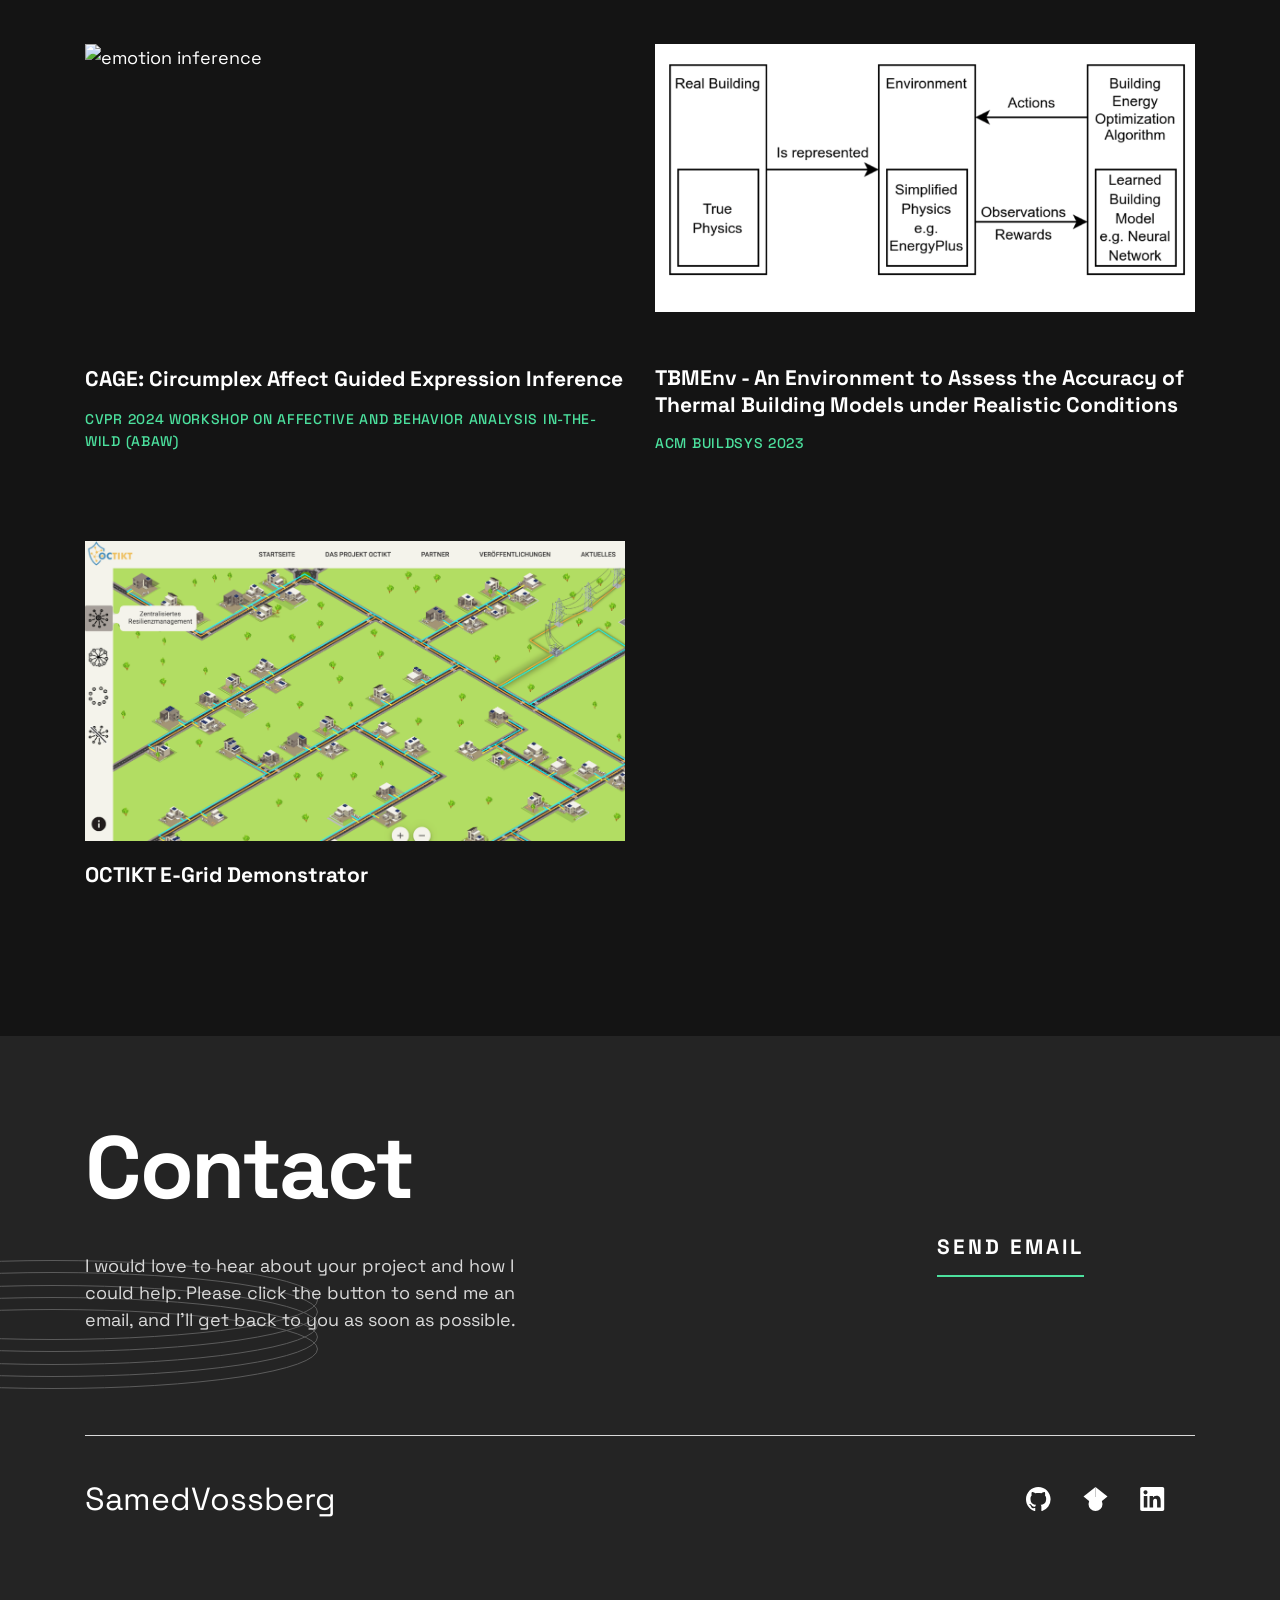
==== commit 82e58079: "Remove tech tags, keep only publication venues Replaced 'Python', 'Neuroscience', etc. tags with jou" ====
--- a/index.html
+++ b/index.html
@@ -185,10 +185,7 @@
               </picture>
               <h3 class="projects__name">Invasive neurophysiology and whole brain connectomics for neural decoding in patients with brain implants</h3>
 <div class="projects__venue">Nature Biomedical Engineering</div>
-              <p class="projects__tags">
-                <span>Python</span>
-                <span>Neuroscience</span>
-              </p>
+              
               <div class="projects__links">
                 <a href="https://www.nature.com/articles/s41551-025-01467-9?error=cookies_not_supported&code=69e460bc-6387-41f2-b612-7accd7b55129" class="underline">View Paper</a>
                 <!-- <a href="https://github.com/neuromodulation/py_neuromodulation" class="underline">View Code</a> -->
@@ -213,10 +210,7 @@
               </picture>
               <h3 class="projects__name">py_neuromodulation: Signal processing and decoding for neural electrophysiological recordings</h3>
 <div class="projects__venue">Journal of Open Source Software (JOSS)</div>
-              <p class="projects__tags">
-                <span>Python</span>
-                <span>Neuroscience</span>
-              </p>
+              
               <div class="projects__links">
                 <a href="https://joss.theoj.org/papers/10.21105/joss.08258" class="underline">View Paper</a>
                 <a href="https://github.com/neuromodulation/py_neuromodulation" class="underline">View Code</a>
@@ -242,10 +236,7 @@
               </picture>
               <h3 class="projects__name">CAGE: Circumplex Affect Guided Expression Inference</h3>
 <div class="projects__venue">CVPR 2024 Workshop on Affective and Behavior Analysis in-the-wild (ABAW)</div>
-              <p class="projects__tags">
-                <span>Python</span>
-                <span>Machine Learning</span>
-              </p>
+              
               <div class="projects__links">
                 <a href="https://openaccess.thecvf.com/content/CVPR2024W/ABAW/html/Wagner_CAGE_Circumplex_Affect_Guided_Expression_Inference_CVPRW_2024_paper.html" class="underline">View Paper</a>
                 <a href="https://github.com/wagner-niklas/CAGE_expression_inference" class="underline">View Code</a>
@@ -270,10 +261,7 @@
               </picture>
               <h3 class="projects__name">TBMEnv - An Environment to Assess the Accuracy of Thermal Building Models under Realistic Conditions</h3>
 <div class="projects__venue">ACM BuildSys 2023</div>
-              <p class="projects__tags">
-                <span>Python</span>
-                <span>Data Sciecne</span>
-              </p>
+              
               <div class="projects__links">
                 <a href="https://dl.acm.org/doi/abs/10.1145/3600100.3625683" class="underline">View Paper</a>
                 <a href="https://github.com/fzi-forschungszentrum-informatik/TBMEnv?tab=readme-ov-file" class="underline">View Code</a>
@@ -298,11 +286,7 @@
                 />
               </picture>
               <h3 class="projects__name">OCTIKT E-Grid Demonstrator</h3>
-              <p class="projects__tags">
-                <span>Angular</span>
-                <span>Docker</span>
-                <span>JAVA</span>
-              </p>
+              
               <div class="projects__links">
                 <a href="https://projekt-octikt.fzi.de/" class="underline">View Project</a>
                 <!-- <a href="" class="underline">View Code</a> -->
--- a/style.css
+++ b/style.css
@@ -809,13 +809,15 @@
   }
 }
 
-/* Venue styling for papers */
+/* Venue styling for papers - replaces tags */
 .projects__venue {
   font-size: 0.875rem;
   color: var(--accent);
   font-weight: 500;
-  margin-block-start: -0.5rem;
-  margin-block-end: 0.5rem;
+  text-transform: uppercase;
+  letter-spacing: 0.05em;
+  margin-block-start: 0.5rem;
+  margin-block-end: 1rem;
 }
 
 /* Blog navigation link */
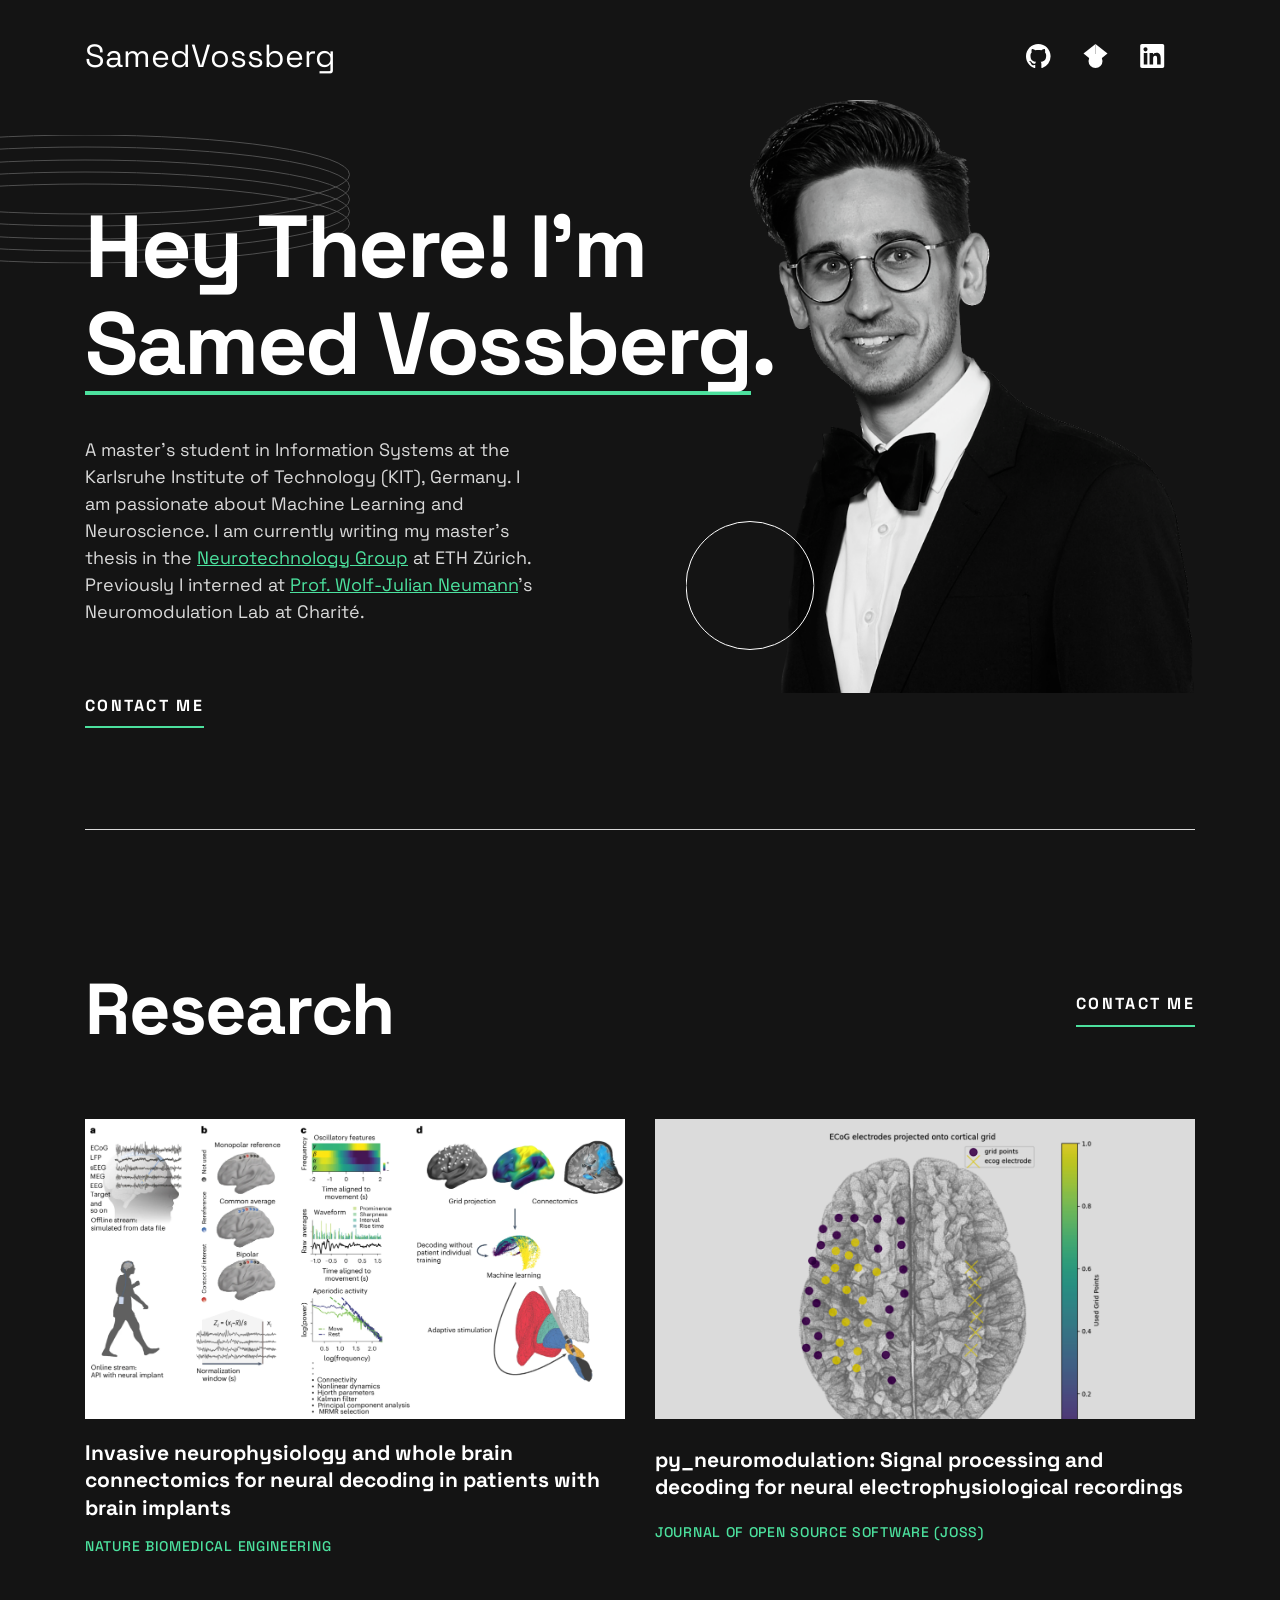
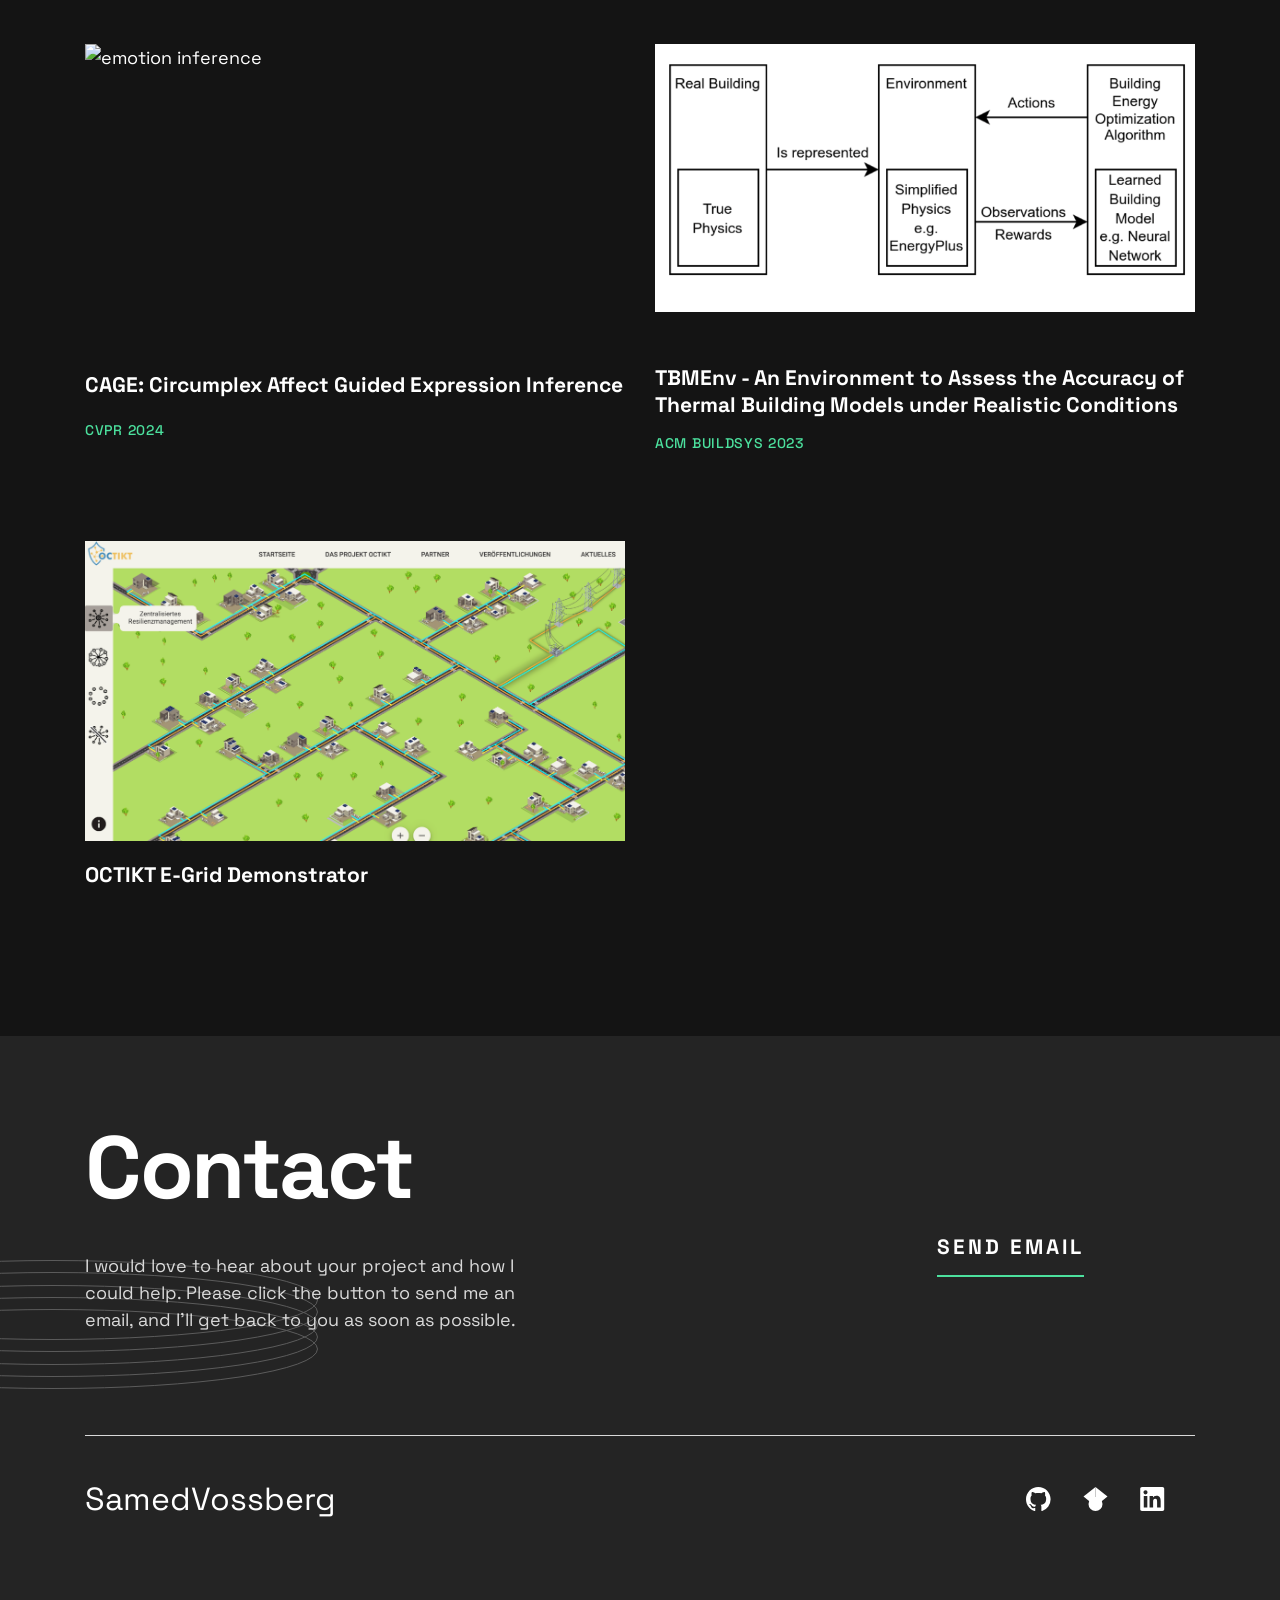
==== commit 970d5598: "Update CVPR venue title Change subtitle from 'CVPR 2024 Workshop on Affective and Behavior Analysis " ====
--- a/index.html
+++ b/index.html
@@ -235,7 +235,7 @@
                 />
               </picture>
               <h3 class="projects__name">CAGE: Circumplex Affect Guided Expression Inference</h3>
-<div class="projects__venue">CVPR 2024 Workshop on Affective and Behavior Analysis in-the-wild (ABAW)</div>
+<div class="projects__venue">CVPR 2024</div>
               
               <div class="projects__links">
                 <a href="https://openaccess.thecvf.com/content/CVPR2024W/ABAW/html/Wagner_CAGE_Circumplex_Affect_Guided_Expression_Inference_CVPRW_2024_paper.html" class="underline">View Paper</a>
--- a/style.css
+++ b/style.css
@@ -837,18 +837,17 @@
 
 /* Blog post styles */
 .blog-post-full {
-  padding-block-start: 100px;
-  padding-block-end: 80px;
+  padding-block: 60px;
 }
 
 .blog-header {
-  margin-block-end: 3rem;
+  margin-block-end: 2rem;
 }
 
 .blog-meta {
-  color: var(--accent);
+  color: var(--text2);
   font-size: 0.875rem;
-  margin-block-start: 1rem;
+  margin-block-start: 0.5rem;
 }
 
 .blog-content {
@@ -856,14 +855,23 @@
 }
 
 .blog-content h2 {
-  font-size: var(--fs-24);
+  font-size: 1.5rem;
   margin-block-start: 2.5rem;
   margin-block-end: 1rem;
   color: var(--text1);
 }
 
 .blog-content p {
-  margin-block-end: 1rem;
+  margin-block-end: 1.25rem;
+  line-height: 1.7;
+}
+
+.blog-content a {
+  color: var(--accent);
+}
+
+.blog-content a:hover {
+  text-decoration: underline;
 }
 
 .blog-content ul {
@@ -896,8 +904,25 @@
 
 .blog-excerpt {
   color: var(--text2);
+  font-size: 1rem;
+  line-height: 1.5;
   margin-block-start: 1rem;
-  margin-block-end: 1rem;
+  margin-block-end: 1.5rem;
+}
+
+/* Blog post card styling */
+.blog-post {
+  padding: 1.5rem;
+  background-color: var(--bg-body2);
+  border-radius: 4px;
+}
+
+.blog-post .projects__name {
+  margin-block-end: 0.75rem;
+}
+
+.blog-post .projects__links {
+  margin-block-start: 1rem;
 }
 
 .blog-lead {
@@ -905,3 +930,24 @@
   color: var(--text2);
   margin-block-end: 2rem;
 }
+
+.blog-references {
+  margin-block-start: 3rem;
+  padding-block-start: 2rem;
+  border-top: 1px solid var(--text2);
+}
+
+.blog-references h3 {
+  font-size: 1.25rem;
+  margin-block-end: 1rem;
+}
+
+.blog-references ol {
+  padding-left: 1.5rem;
+}
+
+.blog-references li {
+  margin-block-end: 1rem;
+  color: var(--text2);
+  font-size: 0.875rem;
+}
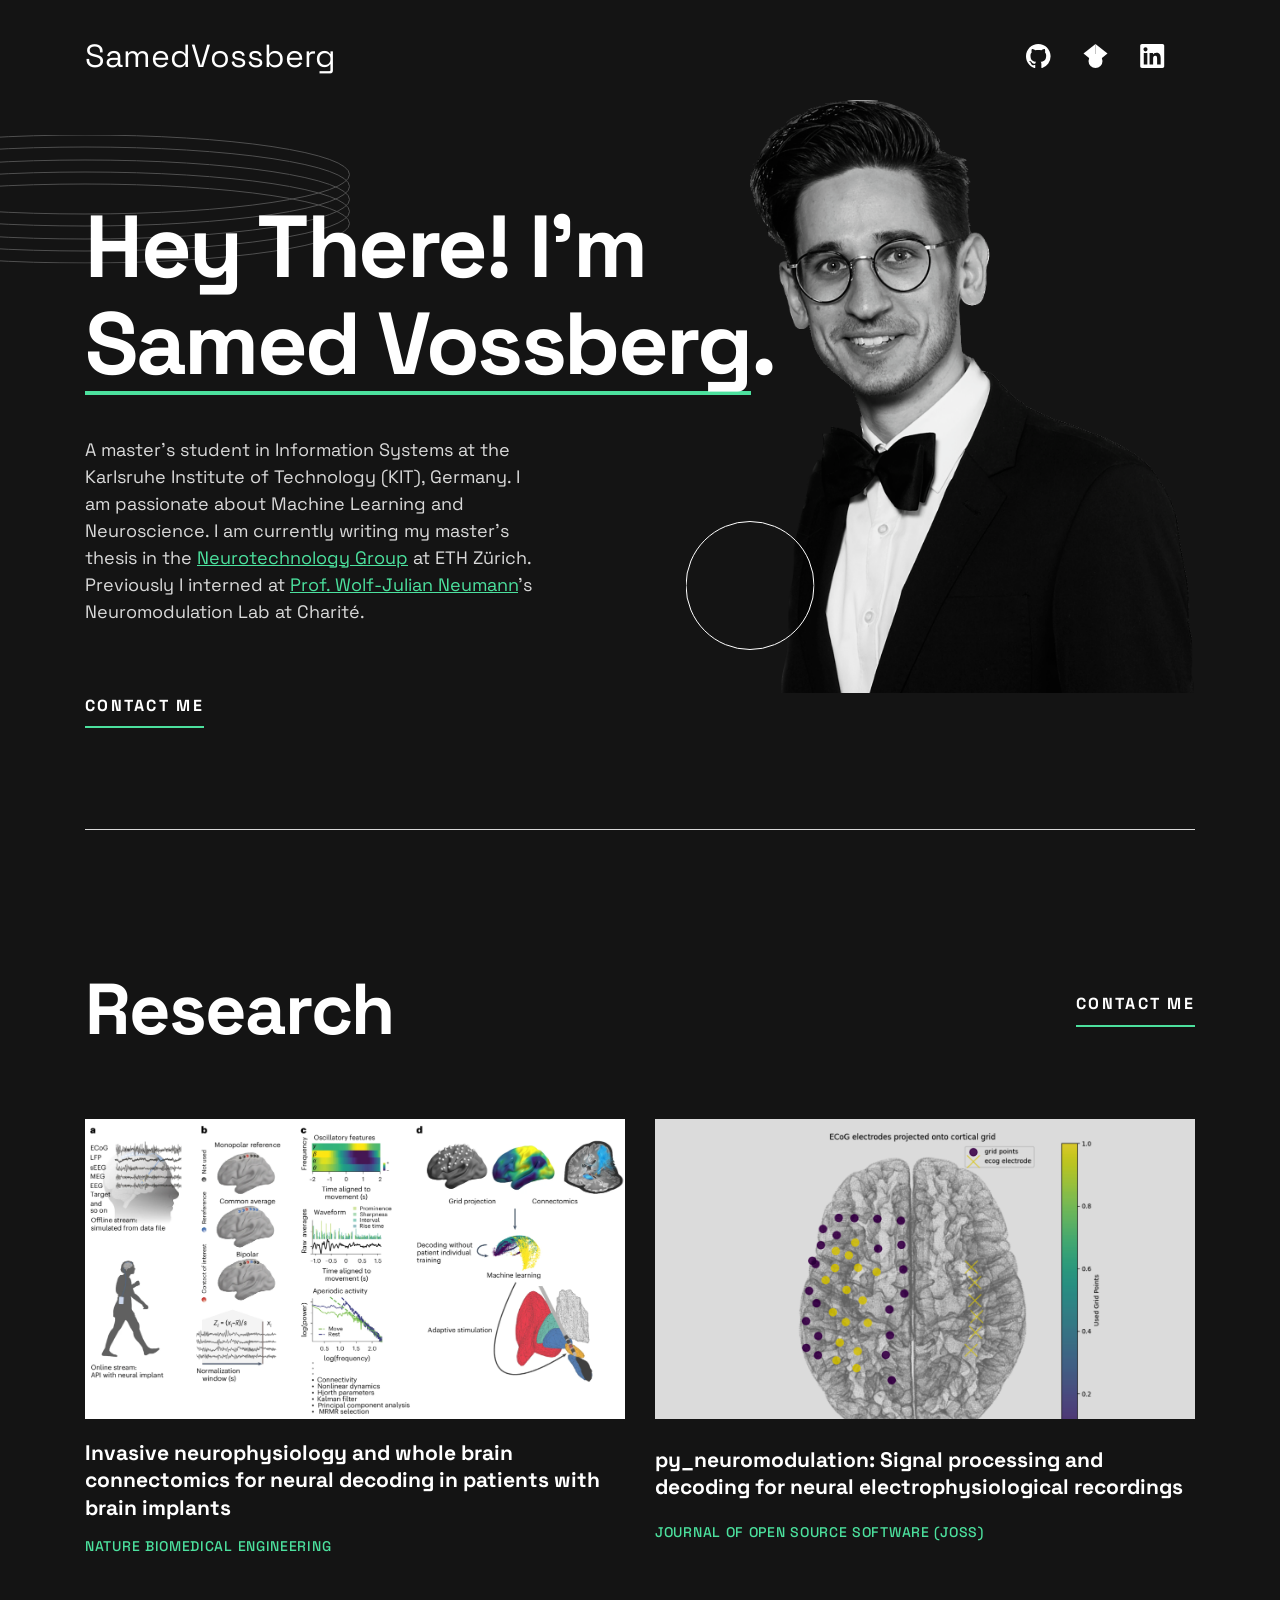
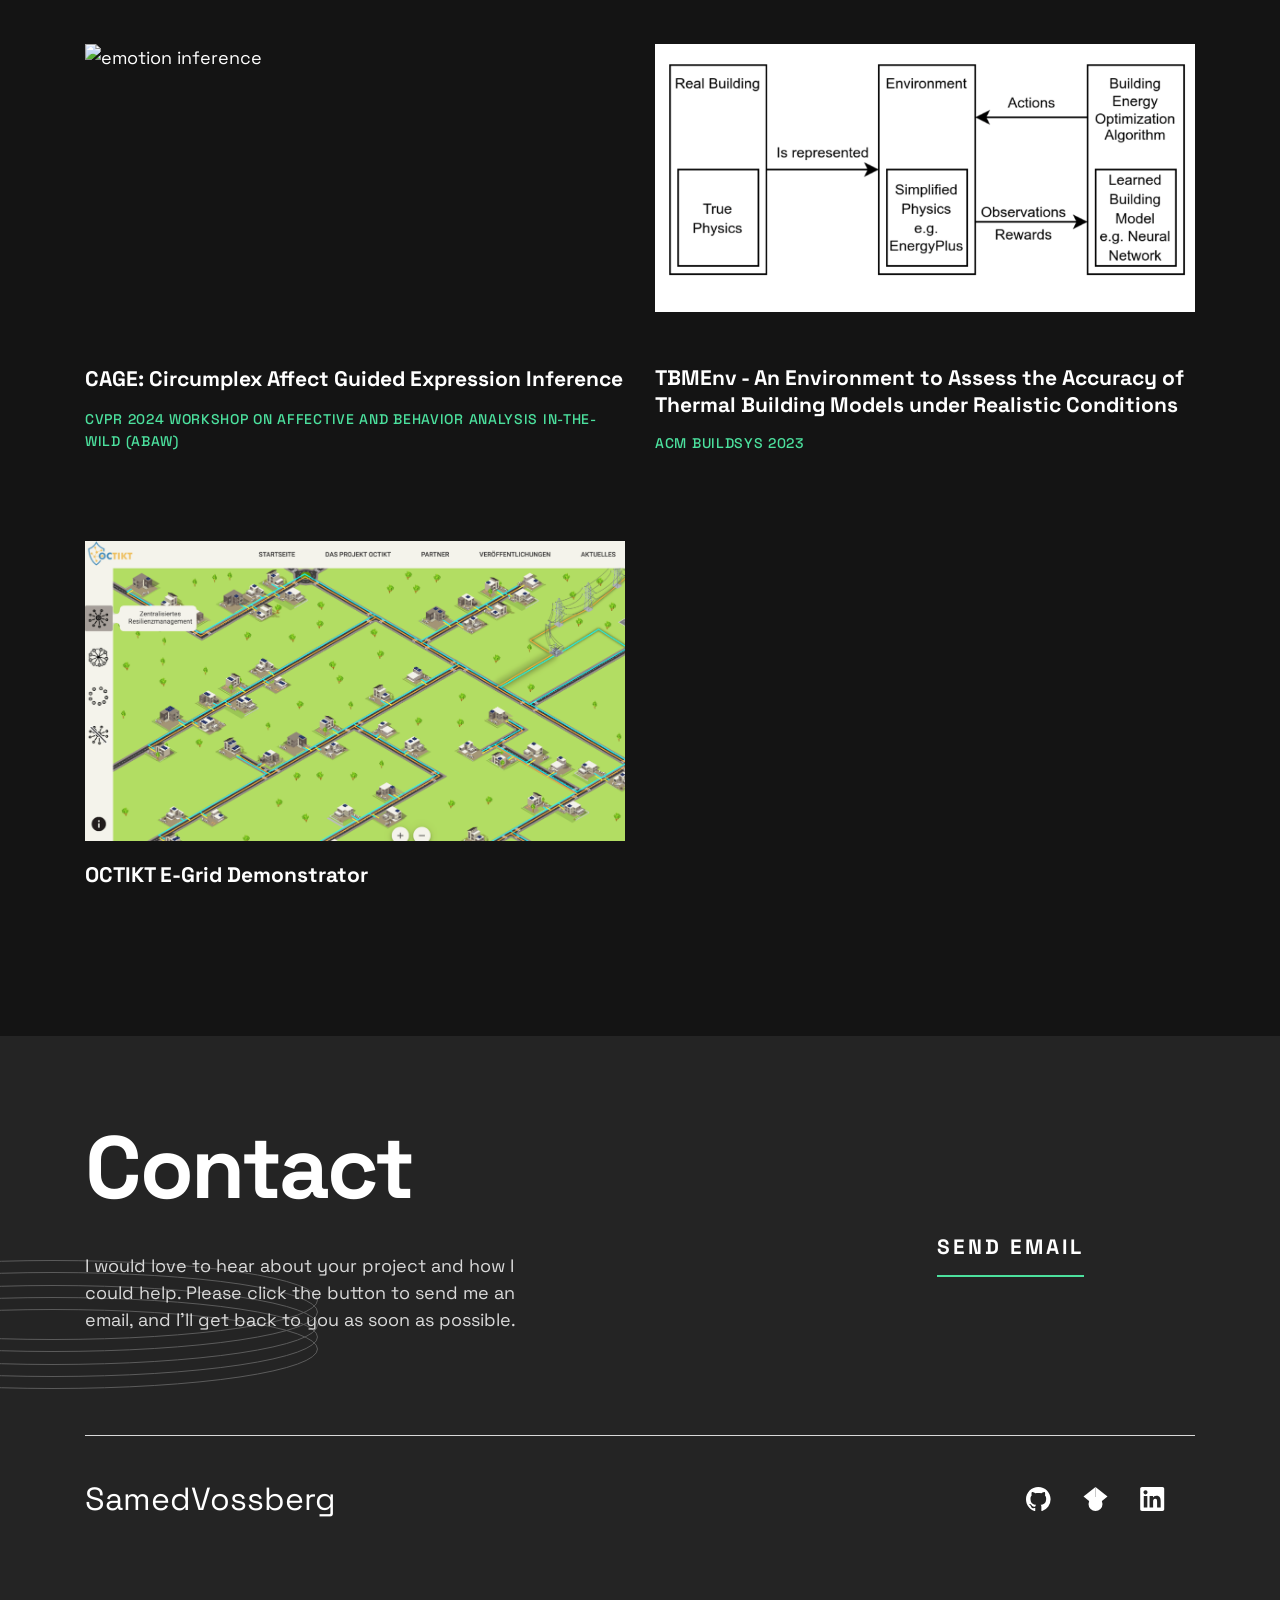
==== commit 3c351137: "Add Analytics Added Google Analytics tracking script to the HTML file." ====
--- a/index.html
+++ b/index.html
@@ -1,4 +1,12 @@
 <!DOCTYPE html>
+<script async src="https://www.googletagmanager.com/gtag/js?id=G-9EPT8BPK24"></script>
+<script>
+  window.dataLayer = window.dataLayer || [];
+  function gtag(){dataLayer.push(arguments);}
+  gtag('js', new Date());
+
+  gtag('config', 'G-9EPT8BPK24');
+</script>
 <html lang="en">
   <head>
     <meta charset="UTF-8" />
@@ -235,7 +243,7 @@
                 />
               </picture>
               <h3 class="projects__name">CAGE: Circumplex Affect Guided Expression Inference</h3>
-<div class="projects__venue">CVPR 2024</div>
+<div class="projects__venue">CVPR 2024 Workshop on Affective and Behavior Analysis in-the-wild (ABAW)</div>
               
               <div class="projects__links">
                 <a href="https://openaccess.thecvf.com/content/CVPR2024W/ABAW/html/Wagner_CAGE_Circumplex_Affect_Guided_Expression_Inference_CVPRW_2024_paper.html" class="underline">View Paper</a>
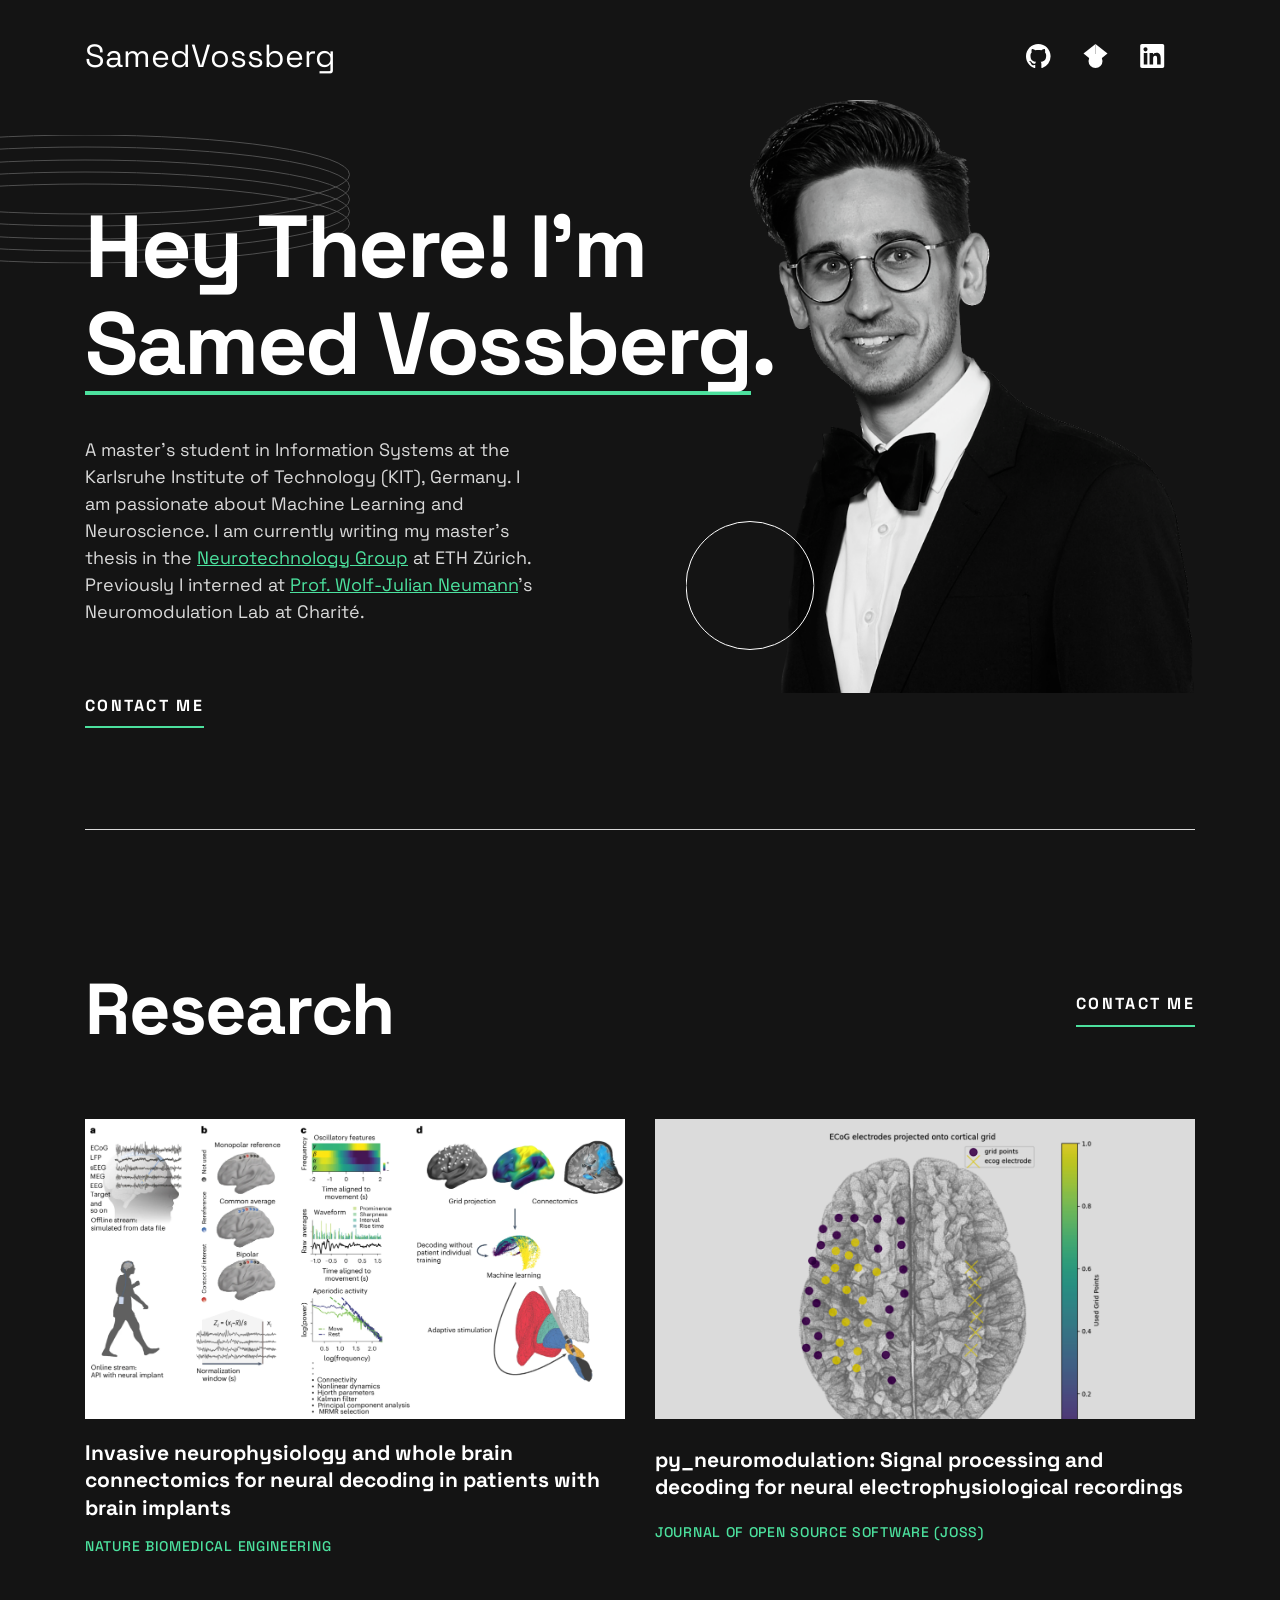
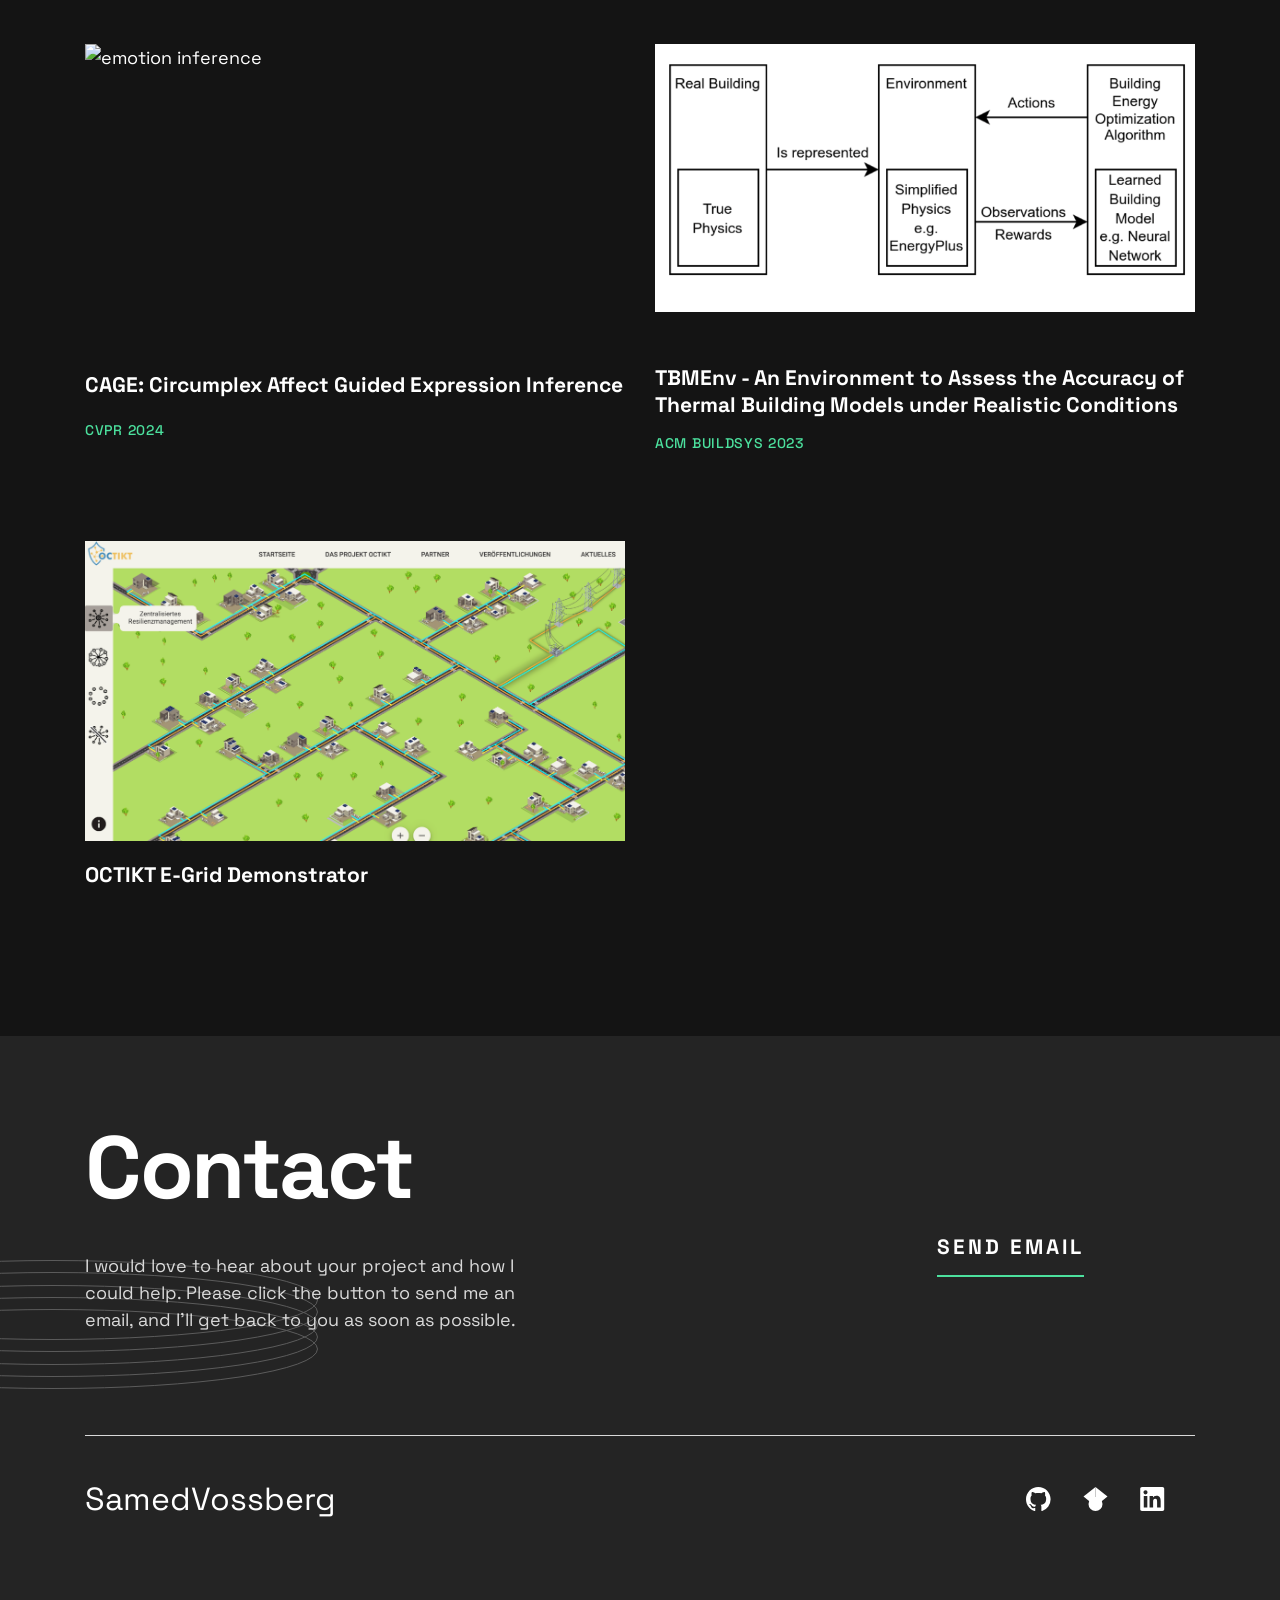
==== commit 585ffaaf: "Merge pull request #6 from SamedVossberg/update-cvpr-title titles changed" ====
--- a/index.html
+++ b/index.html
@@ -243,7 +243,7 @@
                 />
               </picture>
               <h3 class="projects__name">CAGE: Circumplex Affect Guided Expression Inference</h3>
-<div class="projects__venue">CVPR 2024 Workshop on Affective and Behavior Analysis in-the-wild (ABAW)</div>
+<div class="projects__venue">CVPR 2024</div>
               
               <div class="projects__links">
                 <a href="https://openaccess.thecvf.com/content/CVPR2024W/ABAW/html/Wagner_CAGE_Circumplex_Affect_Guided_Expression_Inference_CVPRW_2024_paper.html" class="underline">View Paper</a>
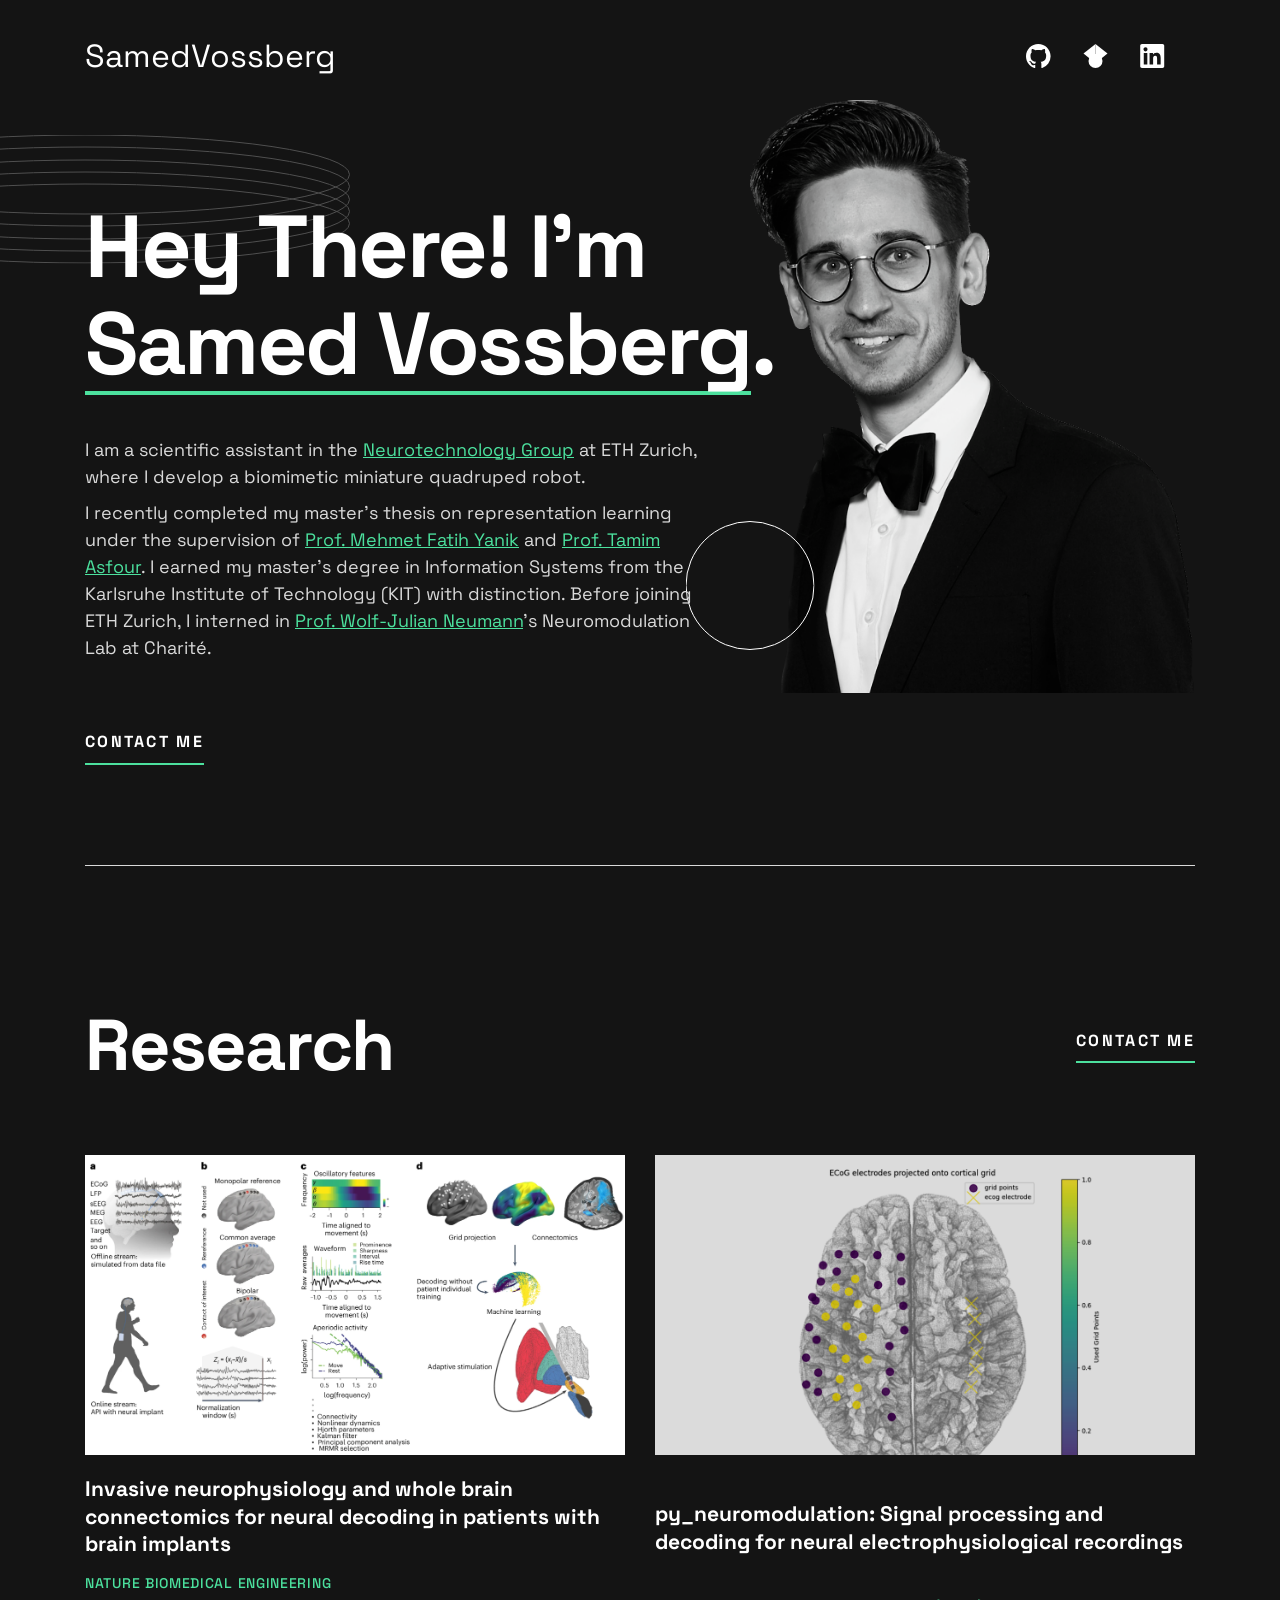
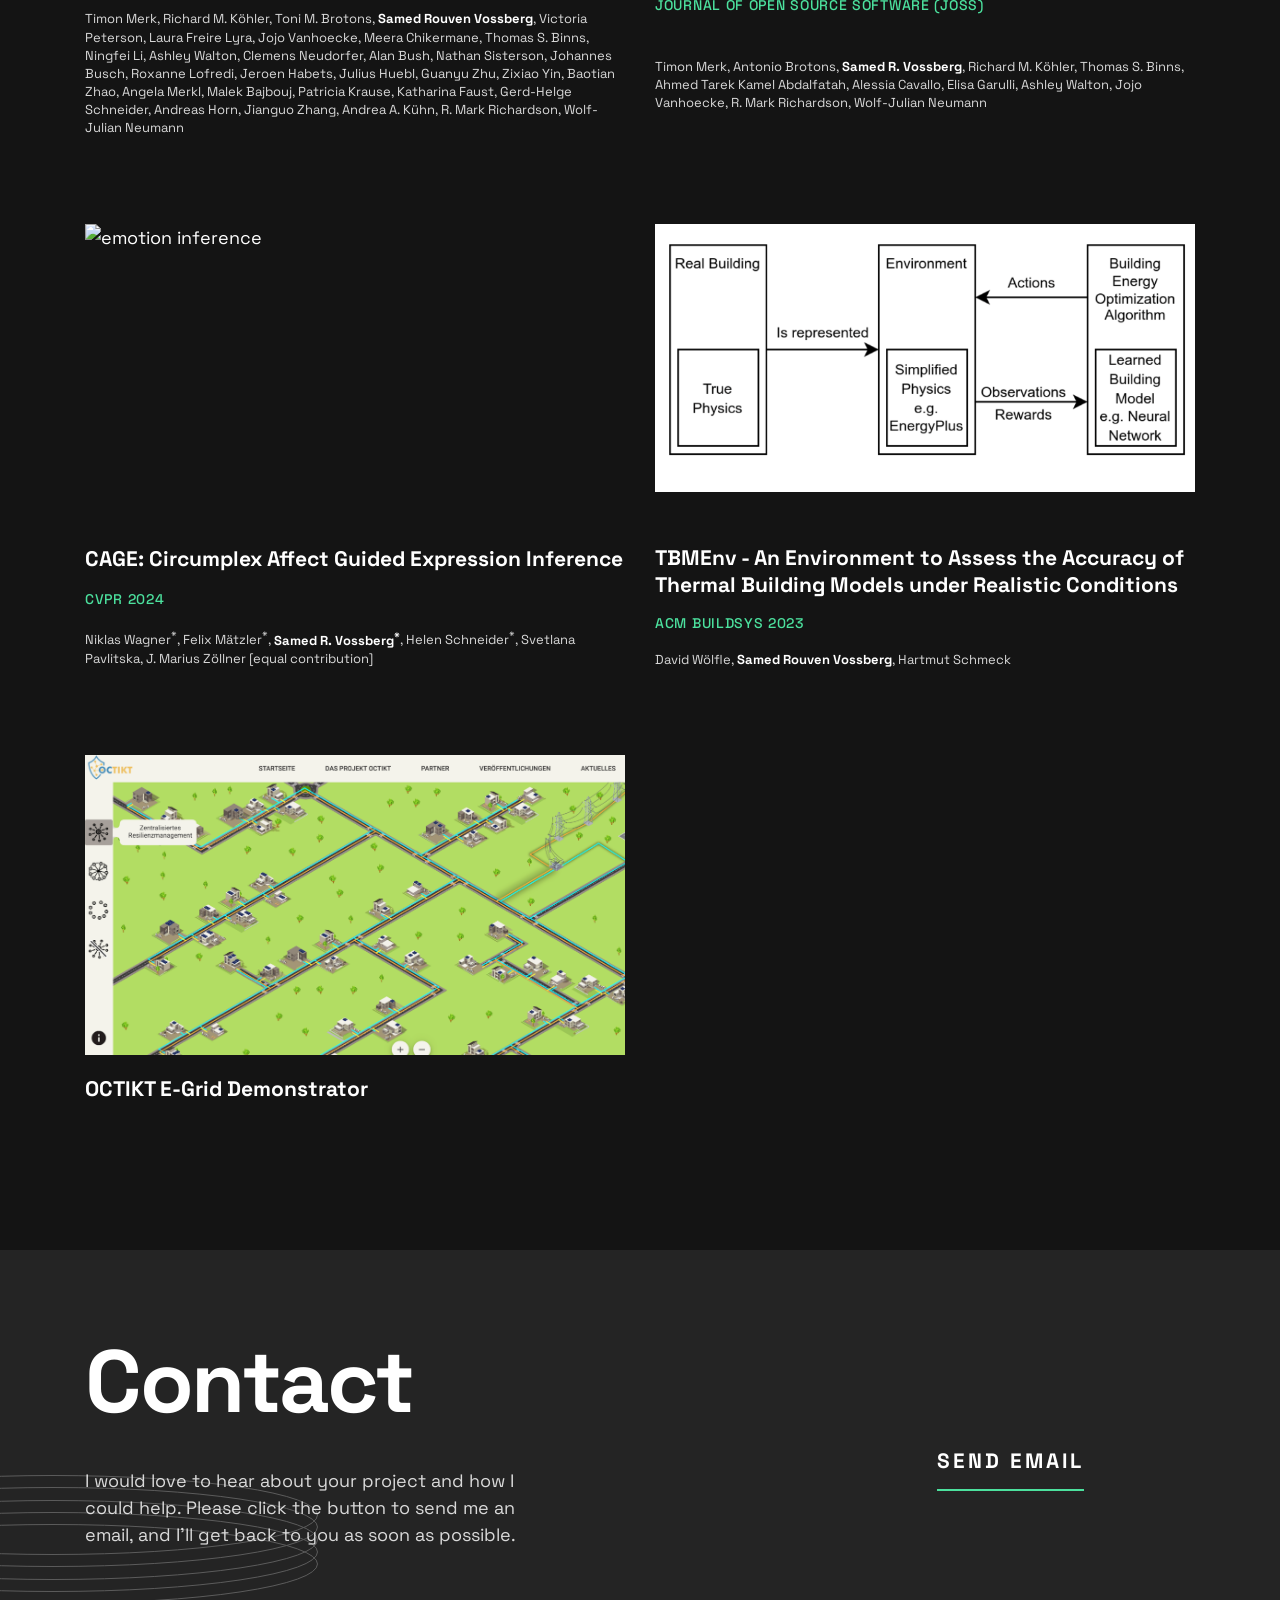
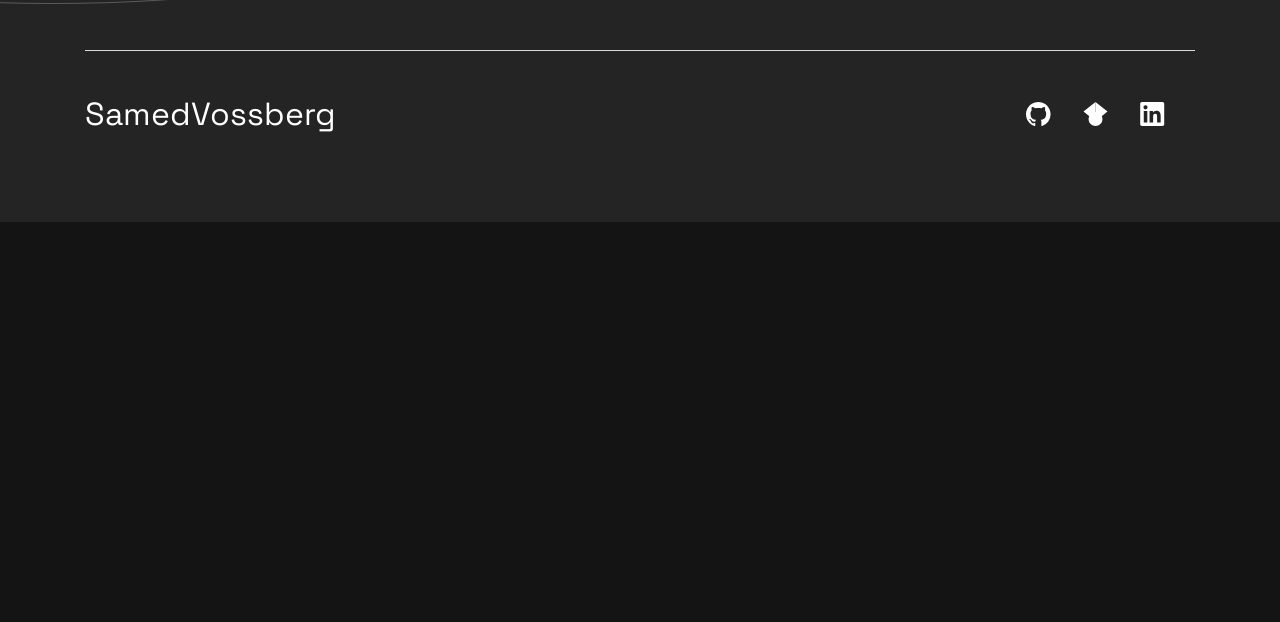
==== commit 83444944: "Update portfolio intro and publication authors" ====
--- a/index.html
+++ b/index.html
@@ -23,7 +23,7 @@
       sizes="32x32"
       href="./assets/images/favicon-32x32.png"
     />
-    <link rel="stylesheet" href="style.css" />
+    <link rel="stylesheet" href="style.css?v=20260915" />
     <title>Samed Vossberg | Portfolio</title>
   </head>
   <body>
@@ -121,10 +121,12 @@
                 Hey There!<br />
                 I'm <span>Samed Vossberg</span>.
               </h1>
+              <p class="hero__description hero__description--role">
+                I am a scientific assistant in the <a href="https://neurotechnology.ethz.ch/">Neurotechnology Group</a> at ETH Zurich, where I develop a biomimetic miniature quadruped robot.
+              </p>
               <p class="hero__description">
-                A master's student in Information Systems at the Karlsruhe Institute of Technology (KIT), Germany. I am passionate about Machine Learning and Neuroscience. 
-                I am currently writing my master's thesis in the <a href="https://neurotechnology.ethz.ch/">Neurotechnology Group</a> at ETH Zürich. 
-                Previously I interned at <a href="https://neurologie.charite.de/metas/person/person/address_detail/juniorprof_dr_med_wolf_julian_neumann"> Prof. Wolf-Julian Neumann</a>'s Neuromodulation Lab at Charité.
+                I recently completed my master's thesis on representation learning under the supervision of <a href="https://ee.ethz.ch/de/departement/professoren/professoren-kontaktdetails/person-detail.yanik.html">Prof. Mehmet Fatih Yanik</a> and <a href="https://h2t.iar.kit.edu/deutsch/tamim-asfour.php">Prof. Tamim Asfour</a>. I earned my master's degree in Information Systems from the Karlsruhe Institute of Technology (KIT) with distinction.
+                Before joining ETH Zurich, I interned in <a href="https://neurologie.charite.de/metas/person/person/address_detail/juniorprof_dr_med_wolf_julian_neumann">Prof. Wolf-Julian Neumann</a>'s Neuromodulation Lab at Charité.
               </p>
               <a href="#contact" class="hero__contact underline">Contact me</a>
             </div>
@@ -192,7 +194,10 @@
                 />
               </picture>
               <h3 class="projects__name">Invasive neurophysiology and whole brain connectomics for neural decoding in patients with brain implants</h3>
-<div class="projects__venue">Nature Biomedical Engineering</div>
+              <div class="projects__venue">Nature Biomedical Engineering</div>
+              <div class="projects__authors">
+                Timon Merk, Richard M. Köhler, Toni M. Brotons, <strong>Samed Rouven Vossberg</strong>, Victoria Peterson, Laura Freire Lyra, Jojo Vanhoecke, Meera Chikermane, Thomas S. Binns, Ningfei Li, Ashley Walton, Clemens Neudorfer, Alan Bush, Nathan Sisterson, Johannes Busch, Roxanne Lofredi, Jeroen Habets, Julius Huebl, Guanyu Zhu, Zixiao Yin, Baotian Zhao, Angela Merkl, Malek Bajbouj, Patricia Krause, Katharina Faust, Gerd-Helge Schneider, Andreas Horn, Jianguo Zhang, Andrea A. Kühn, R. Mark Richardson, Wolf-Julian Neumann
+              </div>
               
               <div class="projects__links">
                 <a href="https://www.nature.com/articles/s41551-025-01467-9?error=cookies_not_supported&code=69e460bc-6387-41f2-b612-7accd7b55129" class="underline">View Paper</a>
@@ -217,7 +222,10 @@
                 />
               </picture>
               <h3 class="projects__name">py_neuromodulation: Signal processing and decoding for neural electrophysiological recordings</h3>
-<div class="projects__venue">Journal of Open Source Software (JOSS)</div>
+              <div class="projects__venue">Journal of Open Source Software (JOSS)</div>
+              <div class="projects__authors">
+                Timon Merk, Antonio Brotons, <strong>Samed R. Vossberg</strong>, Richard M. Köhler, Thomas S. Binns, Ahmed Tarek Kamel Abdalfatah, Alessia Cavallo, Elisa Garulli, Ashley Walton, Jojo Vanhoecke, R. Mark Richardson, Wolf-Julian Neumann
+              </div>
               
               <div class="projects__links">
                 <a href="https://joss.theoj.org/papers/10.21105/joss.08258" class="underline">View Paper</a>
@@ -243,7 +251,10 @@
                 />
               </picture>
               <h3 class="projects__name">CAGE: Circumplex Affect Guided Expression Inference</h3>
-<div class="projects__venue">CVPR 2024</div>
+              <div class="projects__venue">CVPR 2024</div>
+              <div class="projects__authors">
+                Niklas Wagner<sup>*</sup>, Felix Mätzler<sup>*</sup>, <strong>Samed R. Vossberg<sup>*</sup></strong>, Helen Schneider<sup>*</sup>, Svetlana Pavlitska, J. Marius Zöllner [equal contribution]
+              </div>
               
               <div class="projects__links">
                 <a href="https://openaccess.thecvf.com/content/CVPR2024W/ABAW/html/Wagner_CAGE_Circumplex_Affect_Guided_Expression_Inference_CVPRW_2024_paper.html" class="underline">View Paper</a>
@@ -268,7 +279,10 @@
                 />
               </picture>
               <h3 class="projects__name">TBMEnv - An Environment to Assess the Accuracy of Thermal Building Models under Realistic Conditions</h3>
-<div class="projects__venue">ACM BuildSys 2023</div>
+              <div class="projects__venue">ACM BuildSys 2023</div>
+              <div class="projects__authors">
+                David Wölfle, <strong>Samed Rouven Vossberg</strong>, Hartmut Schmeck
+              </div>
               
               <div class="projects__links">
                 <a href="https://dl.acm.org/doi/abs/10.1145/3600100.3625683" class="underline">View Paper</a>
--- a/style.css
+++ b/style.css
@@ -286,6 +286,10 @@
   margin-block-end: 24px;
 }
 
+.hero__description.hero__description--role {
+  margin-block-end: clamp(6px, 0.75vw, 10px);
+}
+
 @media (min-width: 37.5em) {
   .hero {
     position: relative;
@@ -297,18 +301,22 @@
   }
 
   .hero__content {
-    display: flex;
-    align-items: center;
+    display: grid;
+    grid-template-columns: minmax(0, 1fr) minmax(220px, 42vw);
+    column-gap: clamp(0px, 0.125vw, 2px);
+    align-items: start;
   }
 
   .hero__content picture {
-    order: 2;
+    grid-column: 2;
+    grid-row: 1;
     margin-top: 100px;
+    min-width: 0;
   }
 
   .hero__image {
     position: relative;
-    width: 42vw;
+    width: 100%;
     max-width: 445px;
     /* width: 322px; */
     height: auto;
@@ -334,10 +342,10 @@
   }
 
   .hero__text {
-    /* width: 62vw; */
+    grid-column: 1;
+    grid-row: 1;
     margin-block-start: 90px;
-    margin-right: -30px;
-    flex: 1 0 58vw;
+    min-width: 0;
     text-align: left;
     z-index: 1;
   }
@@ -367,14 +375,19 @@
   }
 
   .hero__content {
+    display: flex;
+    column-gap: 0;
     align-items: flex-start;
   }
 
   .hero__content picture {
+    order: 2;
     margin-left: -80px;
   }
 
   .hero__image {
+    width: 42vw;
+    max-width: 445px;
     margin-block-start: -199px;
   }
 
@@ -390,7 +403,6 @@
 
   .hero__text {
     margin-block-start: 0;
-    margin-right: 0;
     flex: 1;
   }
 
@@ -403,7 +415,8 @@
   }
 
   .hero__description {
-    width: 38ch;
+    width: 52ch;
+    max-width: 100%;
     margin-block-end: 66px;
   }
 }
@@ -820,6 +833,18 @@
   margin-block-end: 1rem;
 }
 
+.projects__authors {
+  margin-block-end: 1rem;
+  color: var(--text2);
+  font-size: 0.8125rem;
+  line-height: 1.4;
+}
+
+.projects__authors strong {
+  color: var(--text1);
+  font-weight: 700;
+}
+
 /* Blog navigation link */
 .header__nav-link {
   color: var(--text1);
@@ -837,17 +862,18 @@
 
 /* Blog post styles */
 .blog-post-full {
-  padding-block: 60px;
+  padding-block-start: 100px;
+  padding-block-end: 80px;
 }
 
 .blog-header {
-  margin-block-end: 2rem;
+  margin-block-end: 3rem;
 }
 
 .blog-meta {
-  color: var(--text2);
+  color: var(--accent);
   font-size: 0.875rem;
-  margin-block-start: 0.5rem;
+  margin-block-start: 1rem;
 }
 
 .blog-content {
@@ -855,23 +881,14 @@
 }
 
 .blog-content h2 {
-  font-size: 1.5rem;
+  font-size: var(--fs-24);
   margin-block-start: 2.5rem;
   margin-block-end: 1rem;
   color: var(--text1);
 }
 
 .blog-content p {
-  margin-block-end: 1.25rem;
-  line-height: 1.7;
-}
-
-.blog-content a {
-  color: var(--accent);
-}
-
-.blog-content a:hover {
-  text-decoration: underline;
+  margin-block-end: 1rem;
 }
 
 .blog-content ul {
@@ -930,24 +947,14 @@
   color: var(--text2);
   margin-block-end: 2rem;
 }
-
-.blog-references {
-  margin-block-start: 3rem;
-  padding-block-start: 2rem;
-  border-top: 1px solid var(--text2);
-}
-
-.blog-references h3 {
-  font-size: 1.25rem;
-  margin-block-end: 1rem;
-}
-
-.blog-references ol {
-  padding-left: 1.5rem;
-}
-
-.blog-references li {
-  margin-block-end: 1rem;
-  color: var(--text2);
-  font-size: 0.875rem;
-}
+.blog-post-full { padding-block: 60px; }
+.blog-header { margin-block-end: 2rem; }
+.blog-meta { color: var(--text2); font-size: 0.875rem; margin-block-start: 0.5rem; }
+.blog-content h2 { font-size: 1.5rem; margin-block-start: 2.5rem; margin-block-end: 1rem; }
+.blog-content p { margin-block-end: 1.25rem; line-height: 1.7; }
+.blog-content a { color: var(--accent); }
+.blog-content a:hover { text-decoration: underline; }
+.blog-references { margin-block-start: 3rem; padding-block-start: 2rem; border-top: 1px solid var(--text2); }
+.blog-references h3 { font-size: 1.25rem; margin-block-end: 1rem; }
+.blog-references ol { padding-left: 1.5rem; }
+.blog-references li { margin-block-end: 1rem; color: var(--text2); font-size: 0.875rem; }
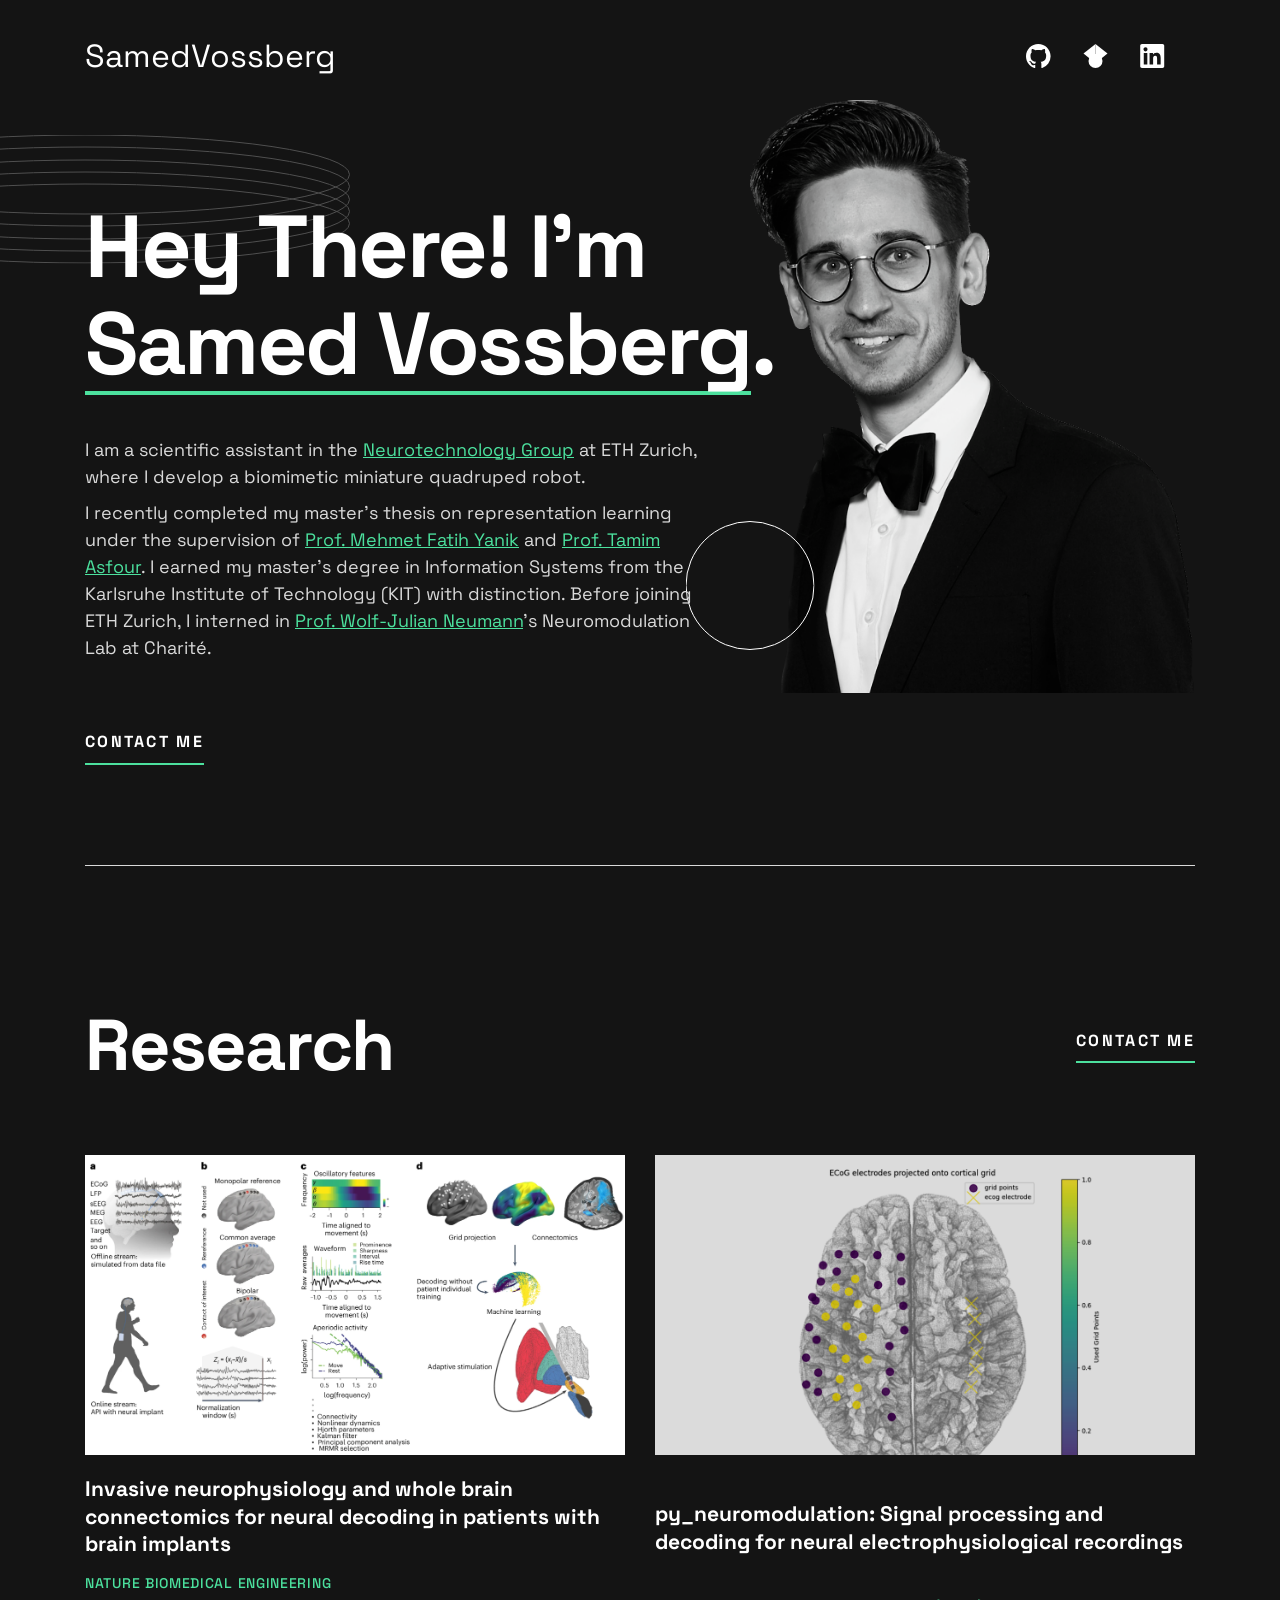
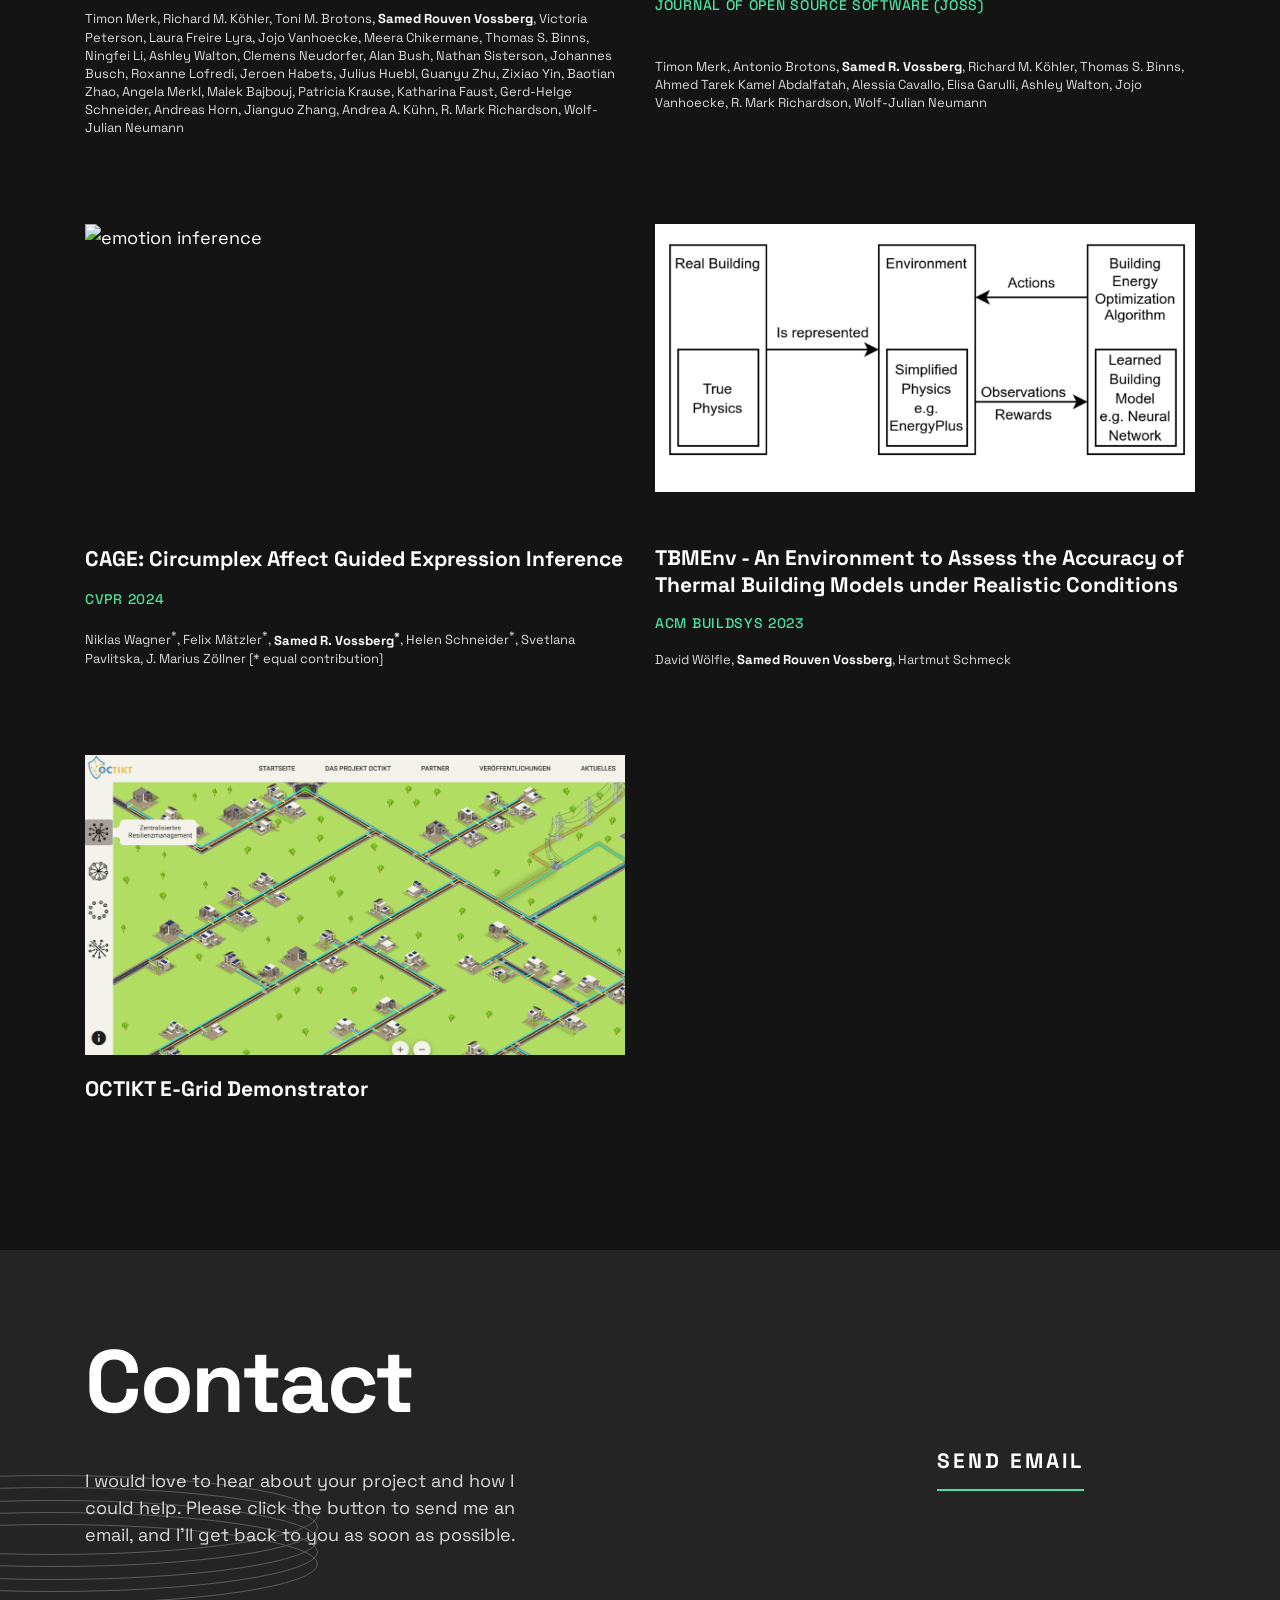
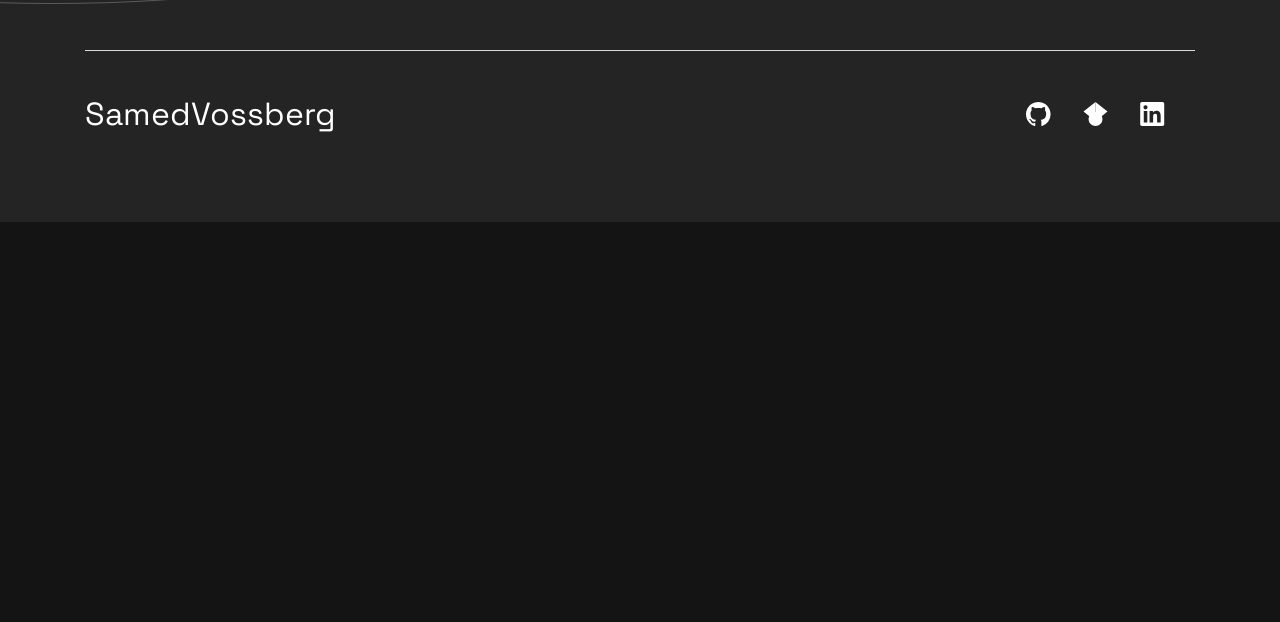
==== commit d7477c16: "Mark equal contribution in CAGE authors" ====
--- a/index.html
+++ b/index.html
@@ -253,7 +253,7 @@
               <h3 class="projects__name">CAGE: Circumplex Affect Guided Expression Inference</h3>
               <div class="projects__venue">CVPR 2024</div>
               <div class="projects__authors">
-                Niklas Wagner<sup>*</sup>, Felix Mätzler<sup>*</sup>, <strong>Samed R. Vossberg<sup>*</sup></strong>, Helen Schneider<sup>*</sup>, Svetlana Pavlitska, J. Marius Zöllner [equal contribution]
+                Niklas Wagner<sup>*</sup>, Felix Mätzler<sup>*</sup>, <strong>Samed R. Vossberg<sup>*</sup></strong>, Helen Schneider<sup>*</sup>, Svetlana Pavlitska, J. Marius Zöllner [* equal contribution]
               </div>
               
               <div class="projects__links">
